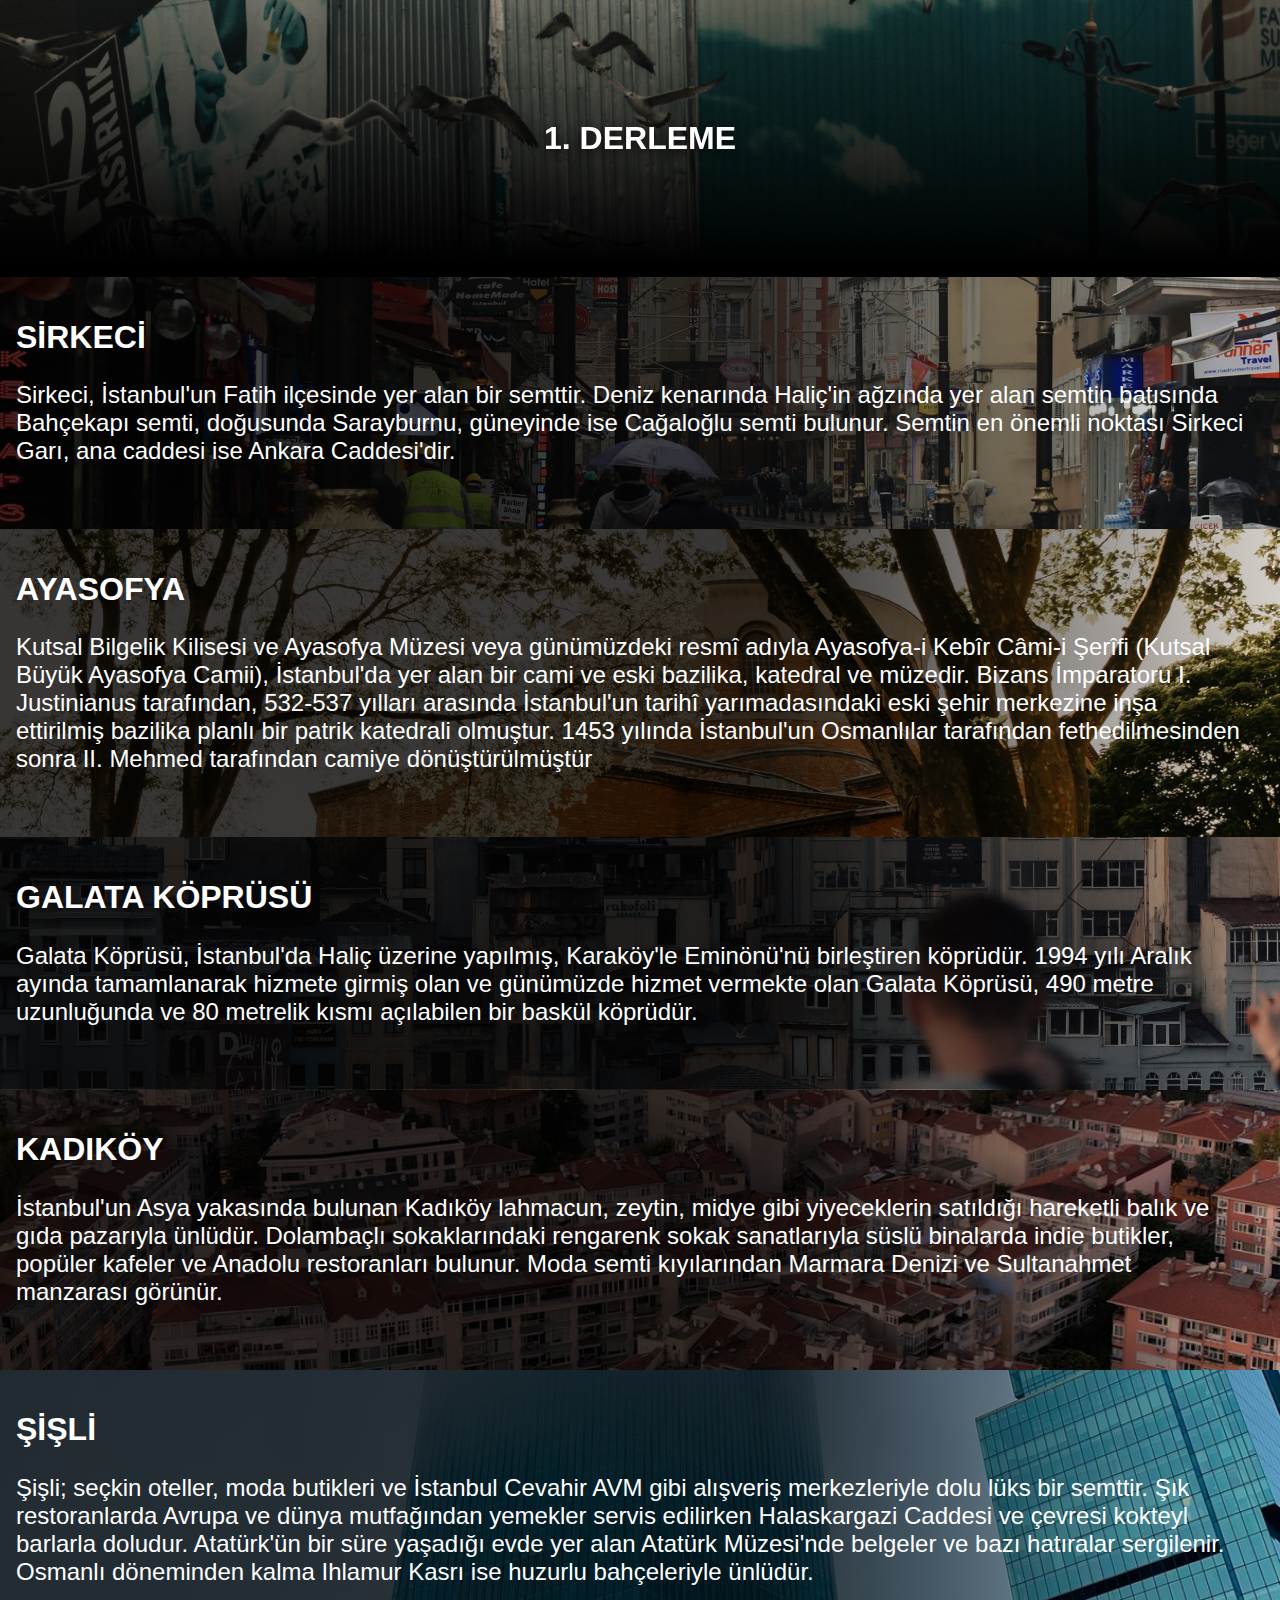
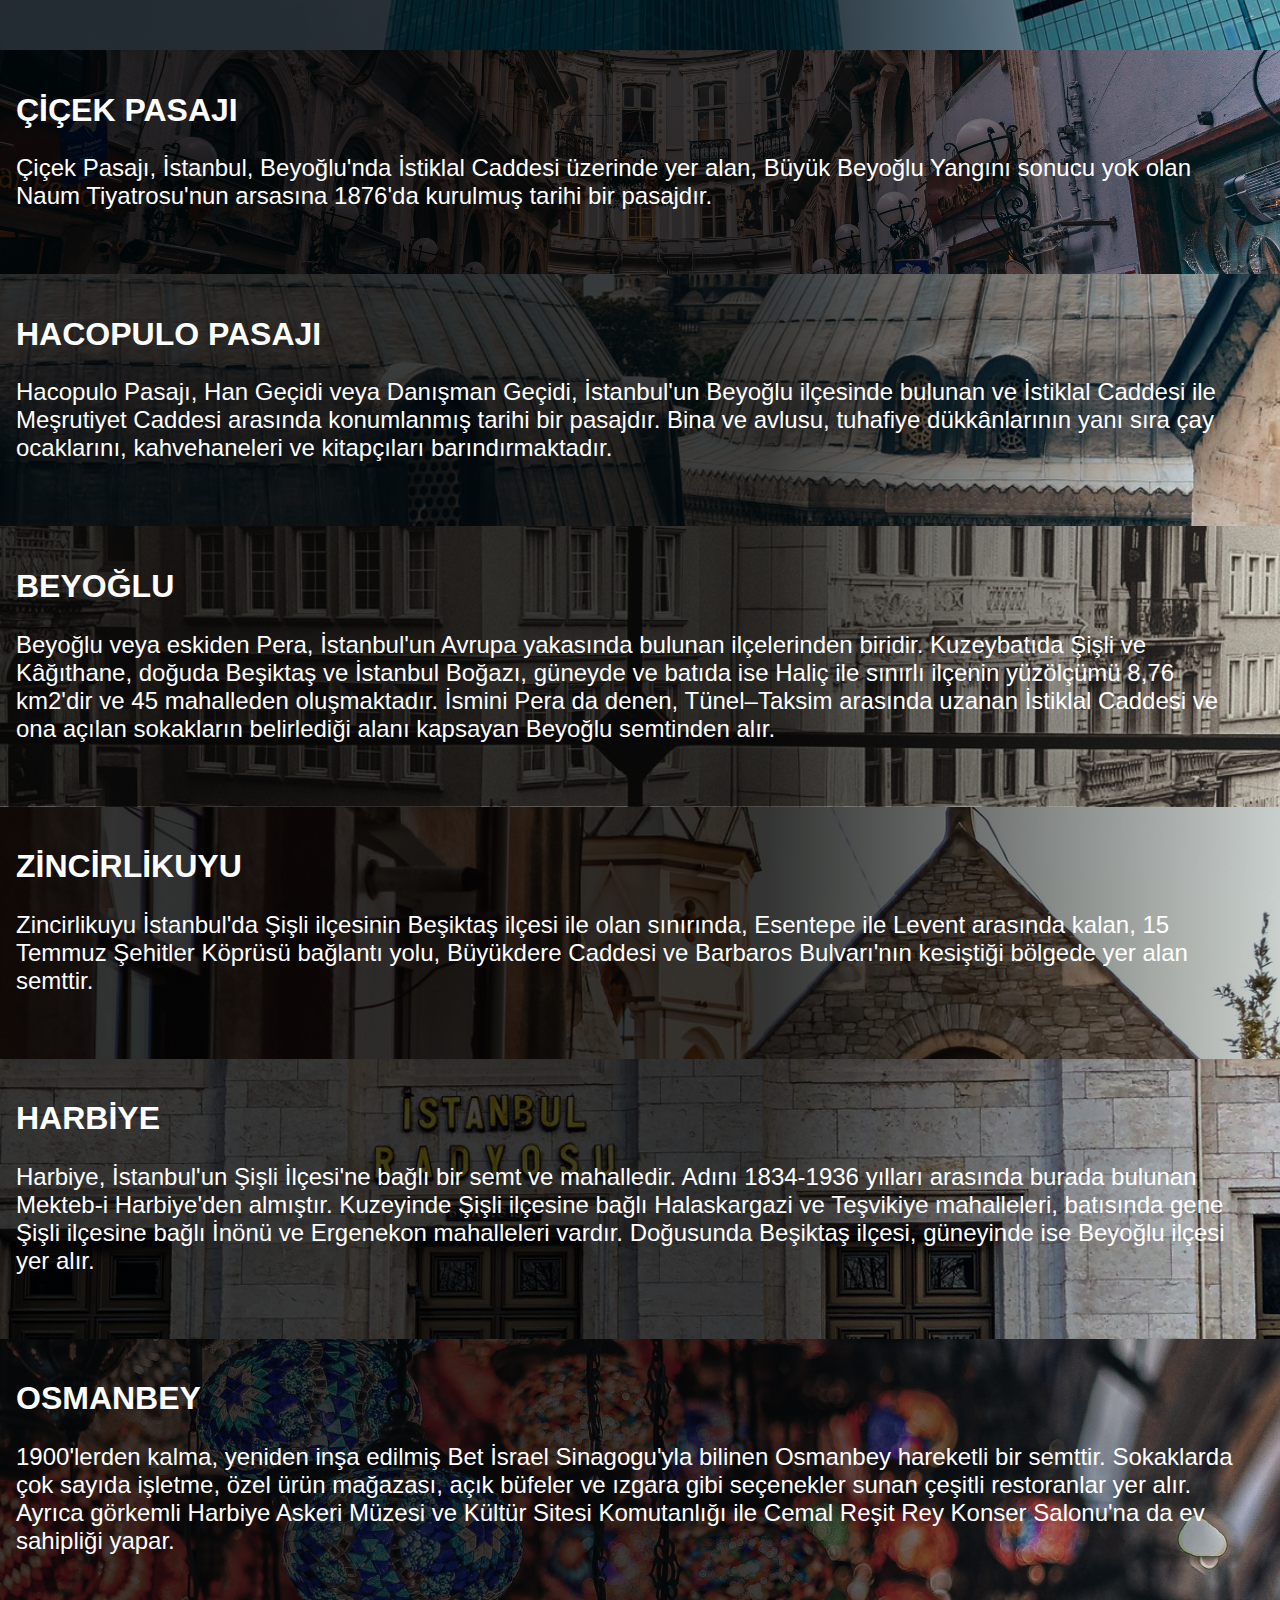
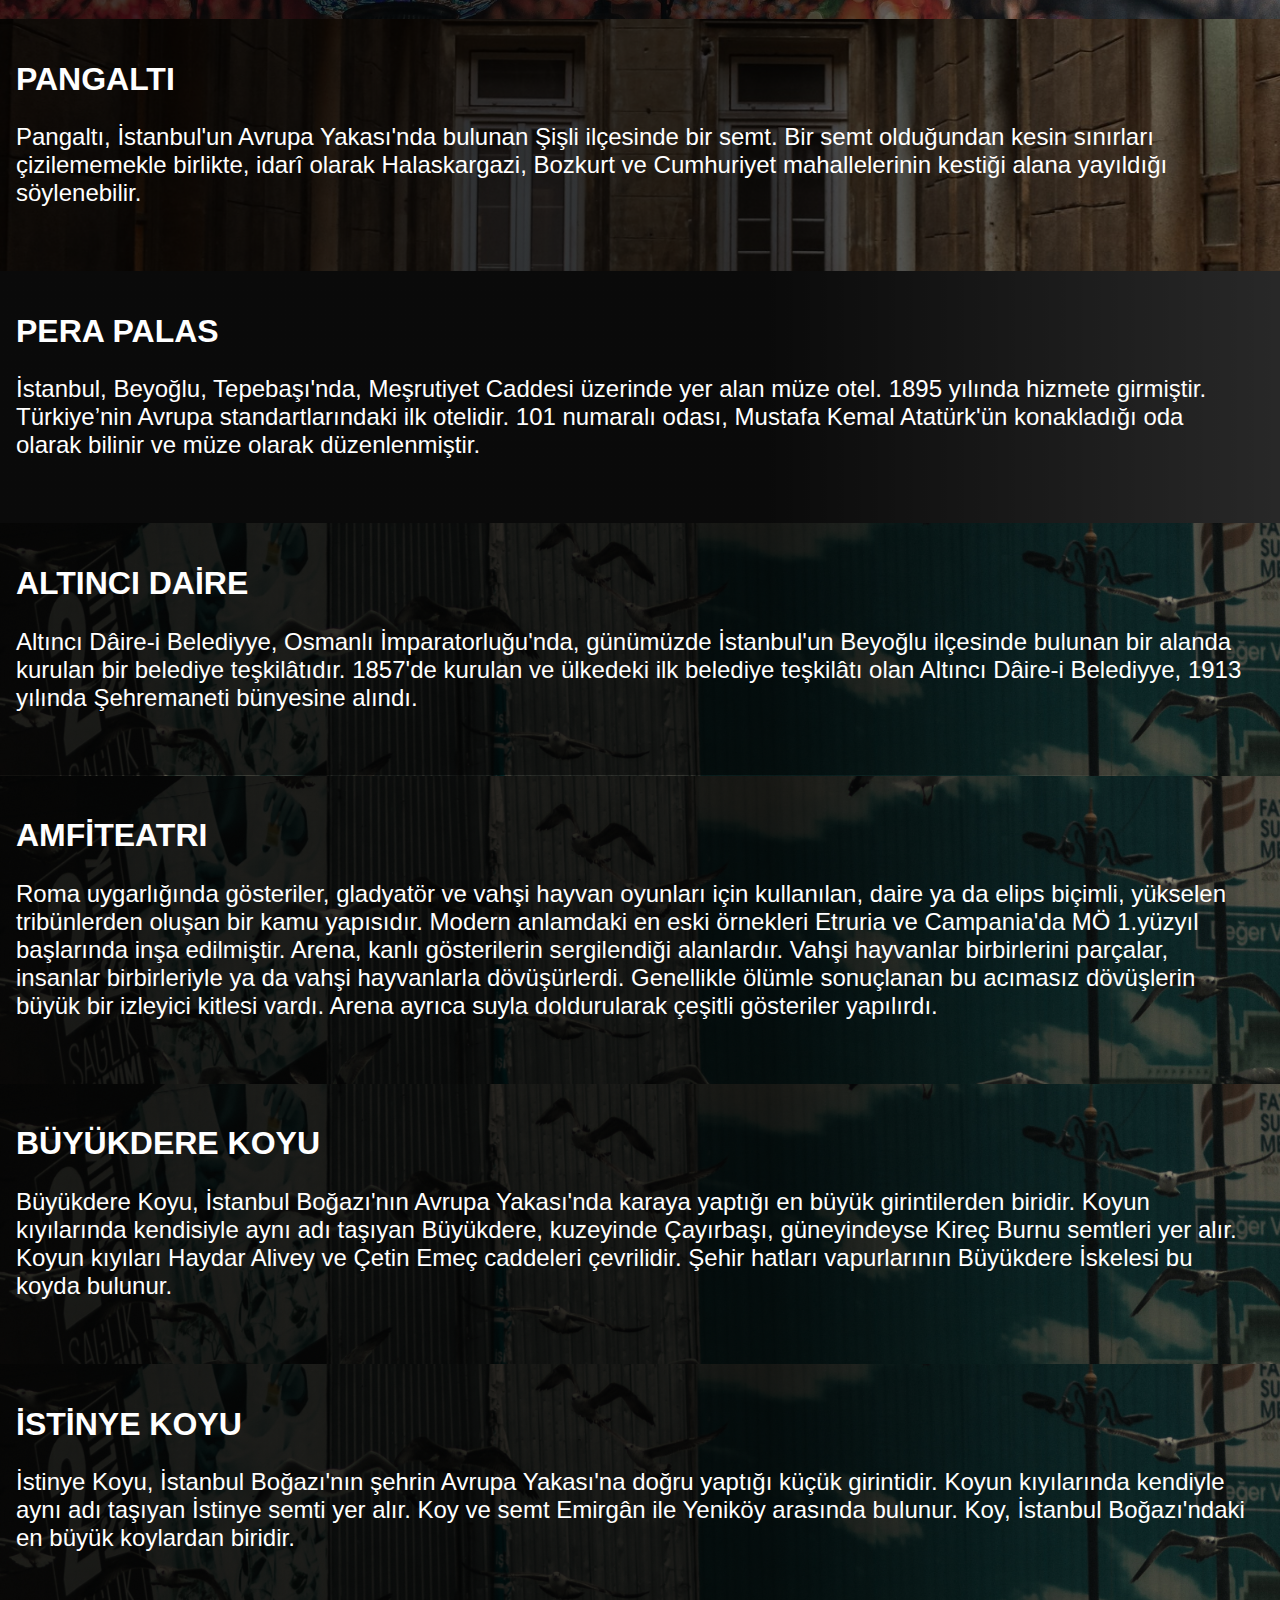
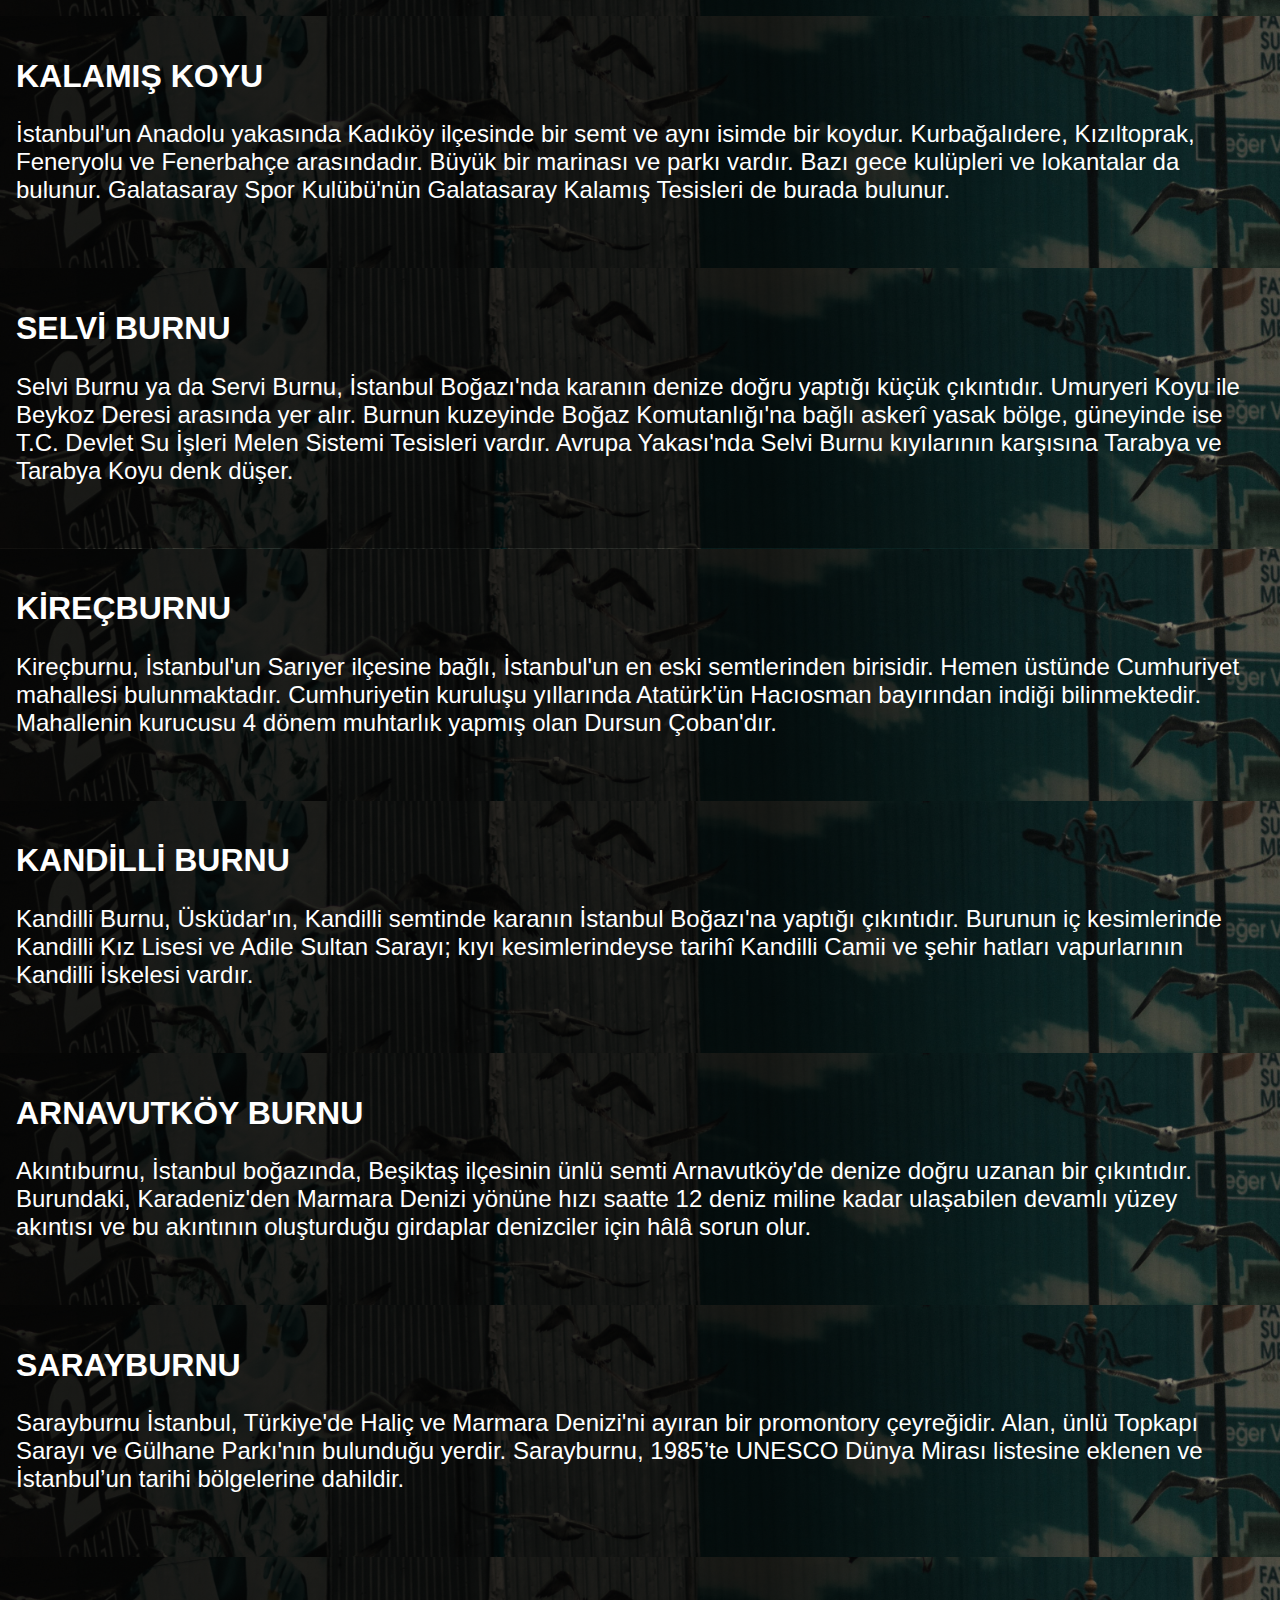
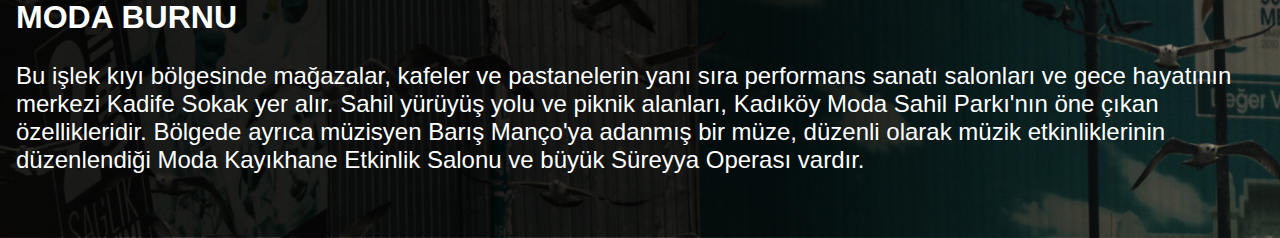
==== one.html @ a065b00b "added page" ====
<!DOCTYPE html>
<html lang="tr">

<head>
    <meta charset="UTF-8">
    <meta name="viewport" content="width=device-width, initial-scale=1.0">
    <meta name="msapplication-TileColor" content="#da532c">
    <meta name="theme-color" content="#ffffff">

    <title>Definenin İzinde İstanbul</title>

    <link rel="manifest" href="site.webmanifest">
    <link rel="icon" href="favicon.ico" type="image/x-icon">
    <link rel="icon" type="image/png" sizes="32x32" href="icon/favicon-32x32.png">
    <link rel="icon" type="image/png" sizes="16x16" href="icon/favicon-16x16.png">
    <link rel="apple-touch-icon" sizes="180x180" href="icon/apple-touch-icon.png">
    <link rel="stylesheet" href="style.css">
</head>

<body>
    <div class="hero" style="background-image: linear-gradient(0deg, rgba(0,0,0,1) 5%, rgba(0,0,0,0) 100%), url(images/dii_sectionimage_1.jpg);">
        <h1 class="hero-banner" style="text-align: center; font-size: xx-large">1. DERLEME</h1>
    </div>
    <div class="sections">
        <section class="sections-section"
            style="background-image: linear-gradient(90deg, rgba(0,0,0,0.75) 60%, rgba(0,0,0,0) 100%), url(images/splash/sirkeci.jpg); padding-bottom: 4rem;">
            <div class="sections-section-text">
                <h1>SİRKECİ</h1>
                <h2 style="margin-bottom: 0rem;">Sirkeci, İstanbul'un Fatih ilçesinde yer alan bir semttir. Deniz kenarında Haliç'in ağzında yer alan semtin batısında Bahçekapı semti, doğusunda Sarayburnu, güneyinde ise Cağaloğlu semti bulunur. Semtin en önemli noktası Sirkeci Garı, ana caddesi ise Ankara Caddesi'dir.</h2>
            </div>
        </section>

        <section class="sections-section"
            style="background-image: linear-gradient(90deg, rgba(0,0,0,0.75) 60%, rgba(0,0,0,0) 100%), url(images/splash/ayasofya.jpg); padding-bottom: 4rem;">
            <div class="sections-section-text">
                <h1>AYASOFYA</h1>
                <h2 style="margin-bottom: 0rem;">Kutsal Bilgelik Kilisesi ve Ayasofya Müzesi veya günümüzdeki resmî adıyla Ayasofya-i Kebîr Câmi-i Şerîfi (Kutsal Büyük Ayasofya Camii), İstanbul'da yer alan bir cami ve eski bazilika, katedral ve müzedir. Bizans İmparatoru I. Justinianus tarafından, 532-537 yılları arasında İstanbul'un tarihî yarımadasındaki eski şehir merkezine inşa ettirilmiş bazilika planlı bir patrik katedrali olmuştur. 1453 yılında İstanbul'un Osmanlılar tarafından fethedilmesinden sonra II. Mehmed tarafından camiye dönüştürülmüştür</h2>
            </div>
        </section>

        <section class="sections-section"
            style="background-image: linear-gradient(90deg, rgba(0,0,0,0.75) 60%, rgba(0,0,0,0) 100%), url(images/splash/galatakoprusu.jpg); padding-bottom: 4rem;">
            <div class="sections-section-text">
                <h1>GALATA KÖPRÜSÜ</h1>
                <h2 style="margin-bottom: 0rem;">Galata Köprüsü, İstanbul'da Haliç üzerine yapılmış, Karaköy'le Eminönü'nü birleştiren köprüdür. 1994 yılı Aralık ayında tamamlanarak hizmete girmiş olan ve günümüzde hizmet vermekte olan Galata Köprüsü, 490 metre uzunluğunda ve 80 metrelik kısmı açılabilen bir baskül köprüdür.</h2>
            </div>
        </section>

        <section class="sections-section"
            style="background-image: linear-gradient(90deg, rgba(0,0,0,0.75) 60%, rgba(0,0,0,0) 100%), url(images/splash/kadıkoy.jpg); padding-bottom: 4rem;">
            <div class="sections-section-text">
                <h1>KADIKÖY</h1>
                <h2 style="margin-bottom: 0rem;">İstanbul'un Asya yakasında bulunan Kadıköy lahmacun, zeytin, midye gibi yiyeceklerin satıldığı hareketli balık ve gıda pazarıyla ünlüdür. Dolambaçlı sokaklarındaki rengarenk sokak sanatlarıyla süslü binalarda indie butikler, popüler kafeler ve Anadolu restoranları bulunur. Moda semti kıyılarından Marmara Denizi ve Sultanahmet manzarası görünür.</h2>
            </div>
        </section>

        <section class="sections-section"
            style="background-image: linear-gradient(90deg, rgba(0,0,0,0.75) 60%, rgba(0,0,0,0) 100%), url(images/splash/sisli.jpg); padding-bottom: 4rem;">
            <div class="sections-section-text">
                <h1>ŞİŞLİ</h1>
                <h2 style="margin-bottom: 0rem;">Şişli; seçkin oteller, moda butikleri ve İstanbul Cevahir AVM gibi alışveriş merkezleriyle dolu lüks bir semttir. Şık restoranlarda Avrupa ve dünya mutfağından yemekler servis edilirken Halaskargazi Caddesi ve çevresi kokteyl barlarla doludur. Atatürk'ün bir süre yaşadığı evde yer alan Atatürk Müzesi'nde belgeler ve bazı hatıralar sergilenir. Osmanlı döneminden kalma Ihlamur Kasrı ise huzurlu bahçeleriyle ünlüdür.</h2>
            </div>
        </section>

        <section class="sections-section"
            style="background-image: linear-gradient(90deg, rgba(0,0,0,0.75) 60%, rgba(0,0,0,0) 100%), url(images/splash/cicekpasajı.jpg); padding-bottom: 4rem;">
            <div class="sections-section-text">
                <h1>ÇİÇEK PASAJI</h1>
                <h2 style="margin-bottom: 0rem;">Çiçek Pasajı, İstanbul, Beyoğlu'nda İstiklal Caddesi üzerinde yer alan, Büyük Beyoğlu Yangını sonucu yok olan Naum Tiyatrosu'nun arsasına 1876'da kurulmuş tarihi bir pasajdır.</h2>
            </div>
        </section>

        <section class="sections-section"
            style="background-image: linear-gradient(90deg, rgba(0,0,0,0.75) 60%, rgba(0,0,0,0) 100%), url(images/splash/hacopulopasajı.jpg); padding-bottom: 4rem;">
            <div class="sections-section-text">
                <h1>HACOPULO PASAJI</h1>
                <h2 style="margin-bottom: 0rem;">Hacopulo Pasajı, Han Geçidi veya Danışman Geçidi, İstanbul'un Beyoğlu ilçesinde bulunan ve İstiklal Caddesi ile Meşrutiyet Caddesi arasında konumlanmış tarihi bir pasajdır. Bina ve avlusu, tuhafiye dükkânlarının yanı sıra çay ocaklarını, kahvehaneleri ve kitapçıları barındırmaktadır.</h2>
            </div>
        </section>

        <section class="sections-section"
            style="background-image: linear-gradient(90deg, rgba(0,0,0,0.75) 60%, rgba(0,0,0,0) 100%), url(images/splash/beyoğlu.jpg); padding-bottom: 4rem;">
            <div class="sections-section-text">
                <h1>BEYOĞLU</h1>
                <h2 style="margin-bottom: 0rem;">Beyoğlu veya eskiden Pera, İstanbul'un Avrupa yakasında bulunan ilçelerinden biridir. Kuzeybatıda Şişli ve Kâğıthane, doğuda Beşiktaş ve İstanbul Boğazı, güneyde ve batıda ise Haliç ile sınırlı ilçenin yüzölçümü 8,76 km2'dir ve 45 mahalleden oluşmaktadır. İsmini Pera da denen, Tünel–Taksim arasında uzanan İstiklal Caddesi ve ona açılan sokakların belirlediği alanı kapsayan Beyoğlu semtinden alır. </h2>
            </div>
        </section>

        <section class="sections-section"
            style="background-image: linear-gradient(90deg, rgba(0,0,0,0.75) 60%, rgba(0,0,0,0) 100%), url(images/splash/zincirlikuyu.jpg); padding-bottom: 4rem;">
            <div class="sections-section-text">
                <h1>ZİNCİRLİKUYU</h1>
                <h2 style="margin-bottom: 0rem;">Zincirlikuyu İstanbul'da Şişli ilçesinin Beşiktaş ilçesi ile olan sınırında, Esentepe ile Levent arasında kalan, 15 Temmuz Şehitler Köprüsü bağlantı yolu, Büyükdere Caddesi ve Barbaros Bulvarı'nın kesiştiği bölgede yer alan semttir.</h2>
            </div>
        </section>

        <section class="sections-section"
            style="background-image: linear-gradient(90deg, rgba(0,0,0,0.75) 60%, rgba(0,0,0,0) 100%), url(images/splash/harbiye.jpg); padding-bottom: 4rem;">
            <div class="sections-section-text">
                <h1>HARBİYE</h1>
                <h2 style="margin-bottom: 0rem;">Harbiye, İstanbul'un Şişli İlçesi'ne bağlı bir semt ve mahalledir. Adını 1834-1936 yılları arasında burada bulunan Mekteb-i Harbiye'den almıştır. Kuzeyinde Şişli ilçesine bağlı Halaskargazi ve Teşvikiye mahalleleri, batısında gene Şişli ilçesine bağlı İnönü ve Ergenekon mahalleleri vardır. Doğusunda Beşiktaş ilçesi, güneyinde ise Beyoğlu ilçesi yer alır. </h2>
            </div>
        </section>

        <section class="sections-section"
            style="background-image: linear-gradient(90deg, rgba(0,0,0,0.75) 60%, rgba(0,0,0,0) 100%), url(images/splash/osmanbey.jpg); padding-bottom: 4rem;">
            <div class="sections-section-text">
                <h1>OSMANBEY</h1>
                <h2 style="margin-bottom: 0rem;">1900'lerden kalma, yeniden inşa edilmiş Bet İsrael Sinagogu'yla bilinen Osmanbey hareketli bir semttir. Sokaklarda çok sayıda işletme, özel ürün mağazası, açık büfeler ve ızgara gibi seçenekler sunan çeşitli restoranlar yer alır. Ayrıca görkemli Harbiye Askeri Müzesi ve Kültür Sitesi Komutanlığı ile Cemal Reşit Rey Konser Salonu'na da ev sahipliği yapar. </h2>
            </div>
        </section>

        <section class="sections-section"
            style="background-image: linear-gradient(90deg, rgba(0,0,0,0.75) 60%, rgba(0,0,0,0) 100%), url(images/splash/pangalti.jpg); padding-bottom: 4rem;">
            <div class="sections-section-text">
                <h1>PANGALTI</h1>
                <h2 style="margin-bottom: 0rem;">Pangaltı, İstanbul'un Avrupa Yakası'nda bulunan Şişli ilçesinde bir semt. Bir semt olduğundan kesin sınırları çizilememekle birlikte, idarî olarak Halaskargazi, Bozkurt ve Cumhuriyet mahallelerinin kestiği alana yayıldığı söylenebilir.</h2>
            </div>
        </section>

        <section class="sections-section"
            style="background-image: linear-gradient(90deg, rgba(0,0,0,0.75) 60%, rgba(0,0,0,0) 100%), url(images/splash/per); padding-bottom: 4rem;">
            <div class="sections-section-text">
                <h1>PERA PALAS</h1>
                <h2 style="margin-bottom: 0rem;">İstanbul, Beyoğlu, Tepebaşı'nda, Meşrutiyet Caddesi üzerinde yer alan müze otel. 1895 yılında hizmete girmiştir. Türkiye’nin Avrupa standartlarındaki ilk otelidir. 101 numaralı odası, Mustafa Kemal Atatürk'ün konakladığı oda olarak bilinir ve müze olarak düzenlenmiştir.</h2>
            </div>
        </section>

        <section class="sections-section"
            style="background-image: linear-gradient(90deg, rgba(0,0,0,0.75) 60%, rgba(0,0,0,0) 100%), url(images/dii_sectionimage_1.jpg); padding-bottom: 4rem;">
            <div class="sections-section-text">
                <h1>ALTINCI DAİRE</h1>
                <h2 style="margin-bottom: 0rem;">Altıncı Dâire-i Belediyye, Osmanlı İmparatorluğu'nda, günümüzde İstanbul'un Beyoğlu ilçesinde bulunan bir alanda kurulan bir belediye teşkilâtıdır. 1857'de kurulan ve ülkedeki ilk belediye teşkilâtı olan Altıncı Dâire-i Belediyye, 1913 yılında Şehremaneti bünyesine alındı. </h2>
            </div>
        </section>

        <section class="sections-section"
            style="background-image: linear-gradient(90deg, rgba(0,0,0,0.75) 60%, rgba(0,0,0,0) 100%), url(images/dii_sectionimage_1.jpg); padding-bottom: 4rem;">
            <div class="sections-section-text">
                <h1>AMFİTEATRI</h1>
                <h2 style="margin-bottom: 0rem;">Roma uygarlığında gösteriler, gladyatör ve vahşi hayvan oyunları için kullanılan, daire ya da elips biçimli, yükselen tribünlerden oluşan bir kamu yapısıdır. Modern anlamdaki en eski örnekleri Etruria ve Campania'da MÖ 1.yüzyıl başlarında inşa edilmiştir. Arena, kanlı gösterilerin sergilendiği alanlardır. Vahşi hayvanlar birbirlerini parçalar, insanlar birbirleriyle ya da vahşi hayvanlarla dövüşürlerdi. Genellikle ölümle sonuçlanan bu acımasız dövüşlerin büyük bir izleyici kitlesi vardı. Arena ayrıca suyla doldurularak çeşitli gösteriler yapılırdı.</h2>
            </div>
        </section>

        <section class="sections-section"
            style="background-image: linear-gradient(90deg, rgba(0,0,0,0.75) 60%, rgba(0,0,0,0) 100%), url(images/dii_sectionimage_1.jpg); padding-bottom: 4rem;">
            <div class="sections-section-text">
                <h1>BÜYÜKDERE KOYU</h1>
                <h2 style="margin-bottom: 0rem;">Büyükdere Koyu, İstanbul Boğazı'nın Avrupa Yakası'nda karaya yaptığı en büyük girintilerden biridir. Koyun kıyılarında kendisiyle aynı adı taşıyan Büyükdere, kuzeyinde Çayırbaşı, güneyindeyse Kireç Burnu semtleri yer alır. Koyun kıyıları Haydar Alivey ve Çetin Emeç caddeleri çevrilidir. Şehir hatları vapurlarının Büyükdere İskelesi bu koyda bulunur. </h2>
            </div>
        </section>

        <section class="sections-section"
            style="background-image: linear-gradient(90deg, rgba(0,0,0,0.75) 60%, rgba(0,0,0,0) 100%), url(images/dii_sectionimage_1.jpg); padding-bottom: 4rem;">
            <div class="sections-section-text">
                <h1>İSTİNYE KOYU</h1>
                <h2 style="margin-bottom: 0rem;">İstinye Koyu, İstanbul Boğazı'nın şehrin Avrupa Yakası'na doğru yaptığı küçük girintidir. Koyun kıyılarında kendiyle aynı adı taşıyan İstinye semti yer alır. Koy ve semt Emirgân ile Yeniköy arasında bulunur. Koy, İstanbul Boğazı'ndaki en büyük koylardan biridir. </h2>
            </div>
        </section>

        <section class="sections-section"
            style="background-image: linear-gradient(90deg, rgba(0,0,0,0.75) 60%, rgba(0,0,0,0) 100%), url(images/dii_sectionimage_1.jpg); padding-bottom: 4rem;">
            <div class="sections-section-text">
                <h1>KALAMIŞ KOYU</h1>
                <h2 style="margin-bottom: 0rem;">İstanbul'un Anadolu yakasında Kadıköy ilçesinde bir semt ve aynı isimde bir koydur. Kurbağalıdere, Kızıltoprak, Feneryolu ve Fenerbahçe arasındadır. Büyük bir marinası ve parkı vardır. Bazı gece kulüpleri ve lokantalar da bulunur. Galatasaray Spor Kulübü'nün Galatasaray Kalamış Tesisleri de burada bulunur. </h2>
            </div>
        </section>

        <section class="sections-section"
            style="background-image: linear-gradient(90deg, rgba(0,0,0,0.75) 60%, rgba(0,0,0,0) 100%), url(images/dii_sectionimage_1.jpg); padding-bottom: 4rem;">
            <div class="sections-section-text">
                <h1>SELVİ BURNU</h1>
                <h2 style="margin-bottom: 0rem;">Selvi Burnu ya da Servi Burnu, İstanbul Boğazı'nda karanın denize doğru yaptığı küçük çıkıntıdır. Umuryeri Koyu ile Beykoz Deresi arasında yer alır. Burnun kuzeyinde Boğaz Komutanlığı'na bağlı askerî yasak bölge, güneyinde ise T.C. Devlet Su İşleri Melen Sistemi Tesisleri vardır. Avrupa Yakası'nda Selvi Burnu kıyılarının karşısına Tarabya ve Tarabya Koyu denk düşer. </h2>
            </div>
        </section>


        <section class="sections-section"
            style="background-image: linear-gradient(90deg, rgba(0,0,0,0.75) 60%, rgba(0,0,0,0) 100%), url(images/dii_sectionimage_1.jpg); padding-bottom: 4rem;">
            <div class="sections-section-text">
                <h1>KİREÇBURNU</h1>
                <h2 style="margin-bottom: 0rem;">Kireçburnu, İstanbul'un Sarıyer ilçesine bağlı, İstanbul'un en eski semtlerinden birisidir. Hemen üstünde Cumhuriyet mahallesi bulunmaktadır. Cumhuriyetin kuruluşu yıllarında Atatürk'ün Hacıosman bayırından indiği bilinmektedir. Mahallenin kurucusu 4 dönem muhtarlık yapmış olan Dursun Çoban'dır. </h2>
            </div>
        </section>

        <section class="sections-section"
            style="background-image: linear-gradient(90deg, rgba(0,0,0,0.75) 60%, rgba(0,0,0,0) 100%), url(images/dii_sectionimage_1.jpg); padding-bottom: 4rem;">
            <div class="sections-section-text">
                <h1>KANDİLLİ BURNU</h1>
                <h2 style="margin-bottom: 0rem;">Kandilli Burnu, Üsküdar'ın, Kandilli semtinde karanın İstanbul Boğazı'na yaptığı çıkıntıdır. Burunun iç kesimlerinde Kandilli Kız Lisesi ve Adile Sultan Sarayı; kıyı kesimlerindeyse tarihî Kandilli Camii ve şehir hatları vapurlarının Kandilli İskelesi vardır. </h2>
            </div>
        </section>

        <section class="sections-section"
            style="background-image: linear-gradient(90deg, rgba(0,0,0,0.75) 60%, rgba(0,0,0,0) 100%), url(images/dii_sectionimage_1.jpg); padding-bottom: 4rem;">
            <div class="sections-section-text">
                <h1>ARNAVUTKÖY BURNU</h1>
                <h2 style="margin-bottom: 0rem;">Akıntıburnu, İstanbul boğazında, Beşiktaş ilçesinin ünlü semti Arnavutköy'de denize doğru uzanan bir çıkıntıdır. Burundaki, Karadeniz'den Marmara Denizi yönüne hızı saatte 12 deniz miline kadar ulaşabilen devamlı yüzey akıntısı ve bu akıntının oluşturduğu girdaplar denizciler için hâlâ sorun olur. </h2>
            </div>
        </section>

        <section class="sections-section"
            style="background-image: linear-gradient(90deg, rgba(0,0,0,0.75) 60%, rgba(0,0,0,0) 100%), url(images/dii_sectionimage_1.jpg); padding-bottom: 4rem;">
            <div class="sections-section-text">
                <h1>SARAYBURNU</h1>
                <h2 style="margin-bottom: 0rem;">Sarayburnu İstanbul, Türkiye'de Haliç ve Marmara Denizi'ni ayıran bir promontory çeyreğidir. Alan, ünlü Topkapı Sarayı ve Gülhane Parkı'nın bulunduğu yerdir. Sarayburnu, 1985’te UNESCO Dünya Mirası listesine eklenen ve İstanbul’un tarihi bölgelerine dahildir.</h2>
            </div>
        </section>

        <section class="sections-section"
            style="background-image: linear-gradient(90deg, rgba(0,0,0,0.75) 60%, rgba(0,0,0,0) 100%), url(images/dii_sectionimage_1.jpg); padding-bottom: 4rem;">
            <div class="sections-section-text">
                <h1>MODA BURNU</h1>
                <h2 style="margin-bottom: 0rem;">Bu işlek kıyı bölgesinde mağazalar, kafeler ve pastanelerin yanı sıra performans sanatı salonları ve gece hayatının merkezi Kadife Sokak yer alır. Sahil yürüyüş yolu ve piknik alanları, Kadıköy Moda Sahil Parkı'nın öne çıkan özellikleridir. Bölgede ayrıca müzisyen Barış Manço'ya adanmış bir müze, düzenli olarak müzik etkinliklerinin düzenlendiği Moda Kayıkhane Etkinlik Salonu ve büyük Süreyya Operası vardır. </h2>
            </div>
        </section>
    </div>
</body>

</html>
---- style.css ----
body {
    display: flow-root;
    margin: 0;
    padding: 0;
    scroll-behavior: smooth;
    vertical-align: baseline;
    color-scheme: dark;
    background-color: rgb(40, 40, 40);

    font: inherit;
    font-family: 'Segoe UI', Tahoma, Geneva, Verdana, sans-serif;
    color: white;
}

h1 {
    font-size: xx-large;
    font-weight: bolder;
    margin-block: 0.8em;
}

h2 {
    font-size: x-large;
    font-weight: normal;
    margin-block: 0.8em;
}

p {
    font-size: xx-large;
}

a:link, a:visited, a:active {
    color: white;
    text-decoration: none;
    font-weight: bold;
    font-size: larger;
    padding: 10px;
    border: 2px;
    border-color: white;
    border-style:solid;
}

.hero {
    background-image: linear-gradient(0deg, rgba(0,0,0,1) 5%, rgba(0,0,0,0) 100%), url(images/dii_image.jpg);
    background-position: 50%;
    background-size: cover;
    padding-block: clamp(6.75rem, 6.49rem + 1.3vw, 7.5rem);
    padding-inline: calc((100% - min(50rem,93%)) / 2);
    place-items: center;
}

.hero-banner {
    filter: drop-shadow(0 0.2rem 0.3rem rgba(5, 5, 5, 0.75));
    max-width: clamp(25rem, 30vw, 50rem);
    width: 100%;
    display: block;
    margin: auto;
}

.sections {
    margin: 0;
    padding: 0;
}

.sections-section {
    padding-block: 1rem;
    padding-inline: 1rem;
    background-position: 20%;
    background-size: cover;
    background-repeat: no-repeat;
}

.sections-section-text {
    padding-right: 1rem;
}
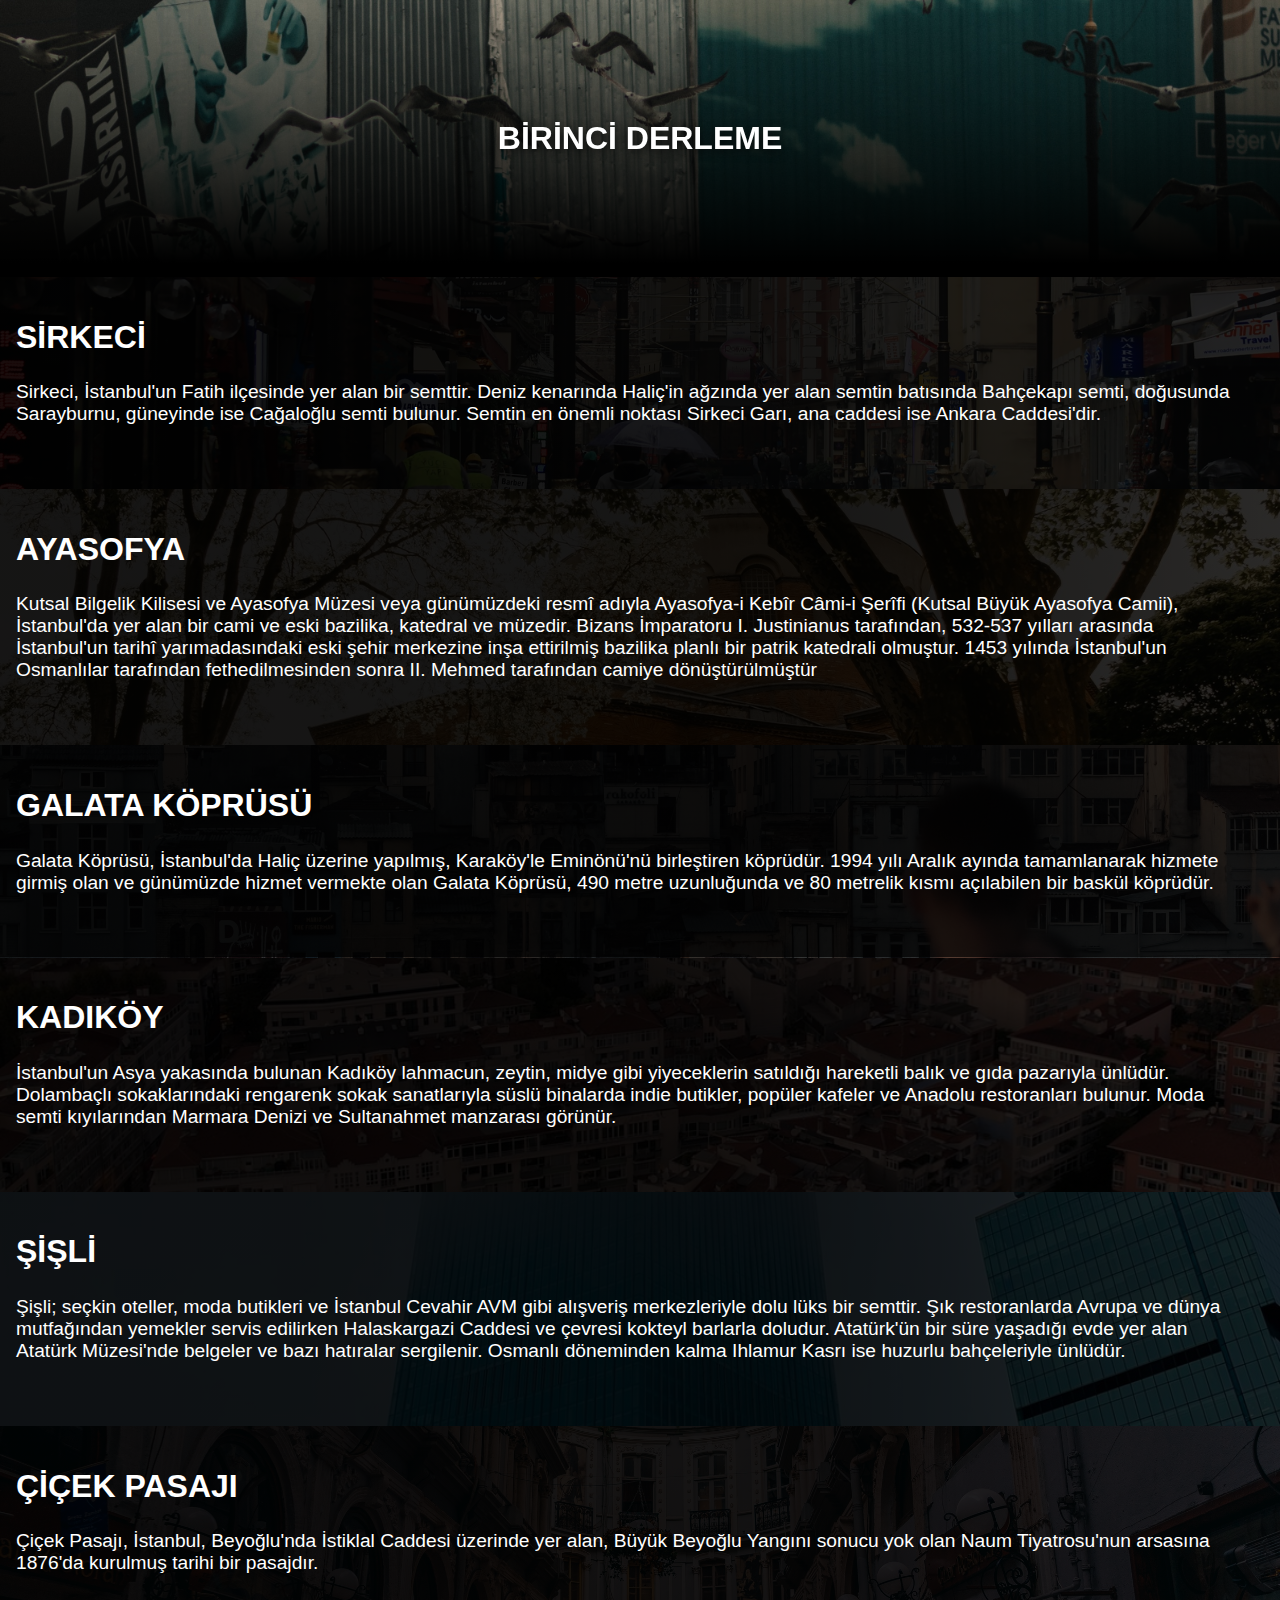
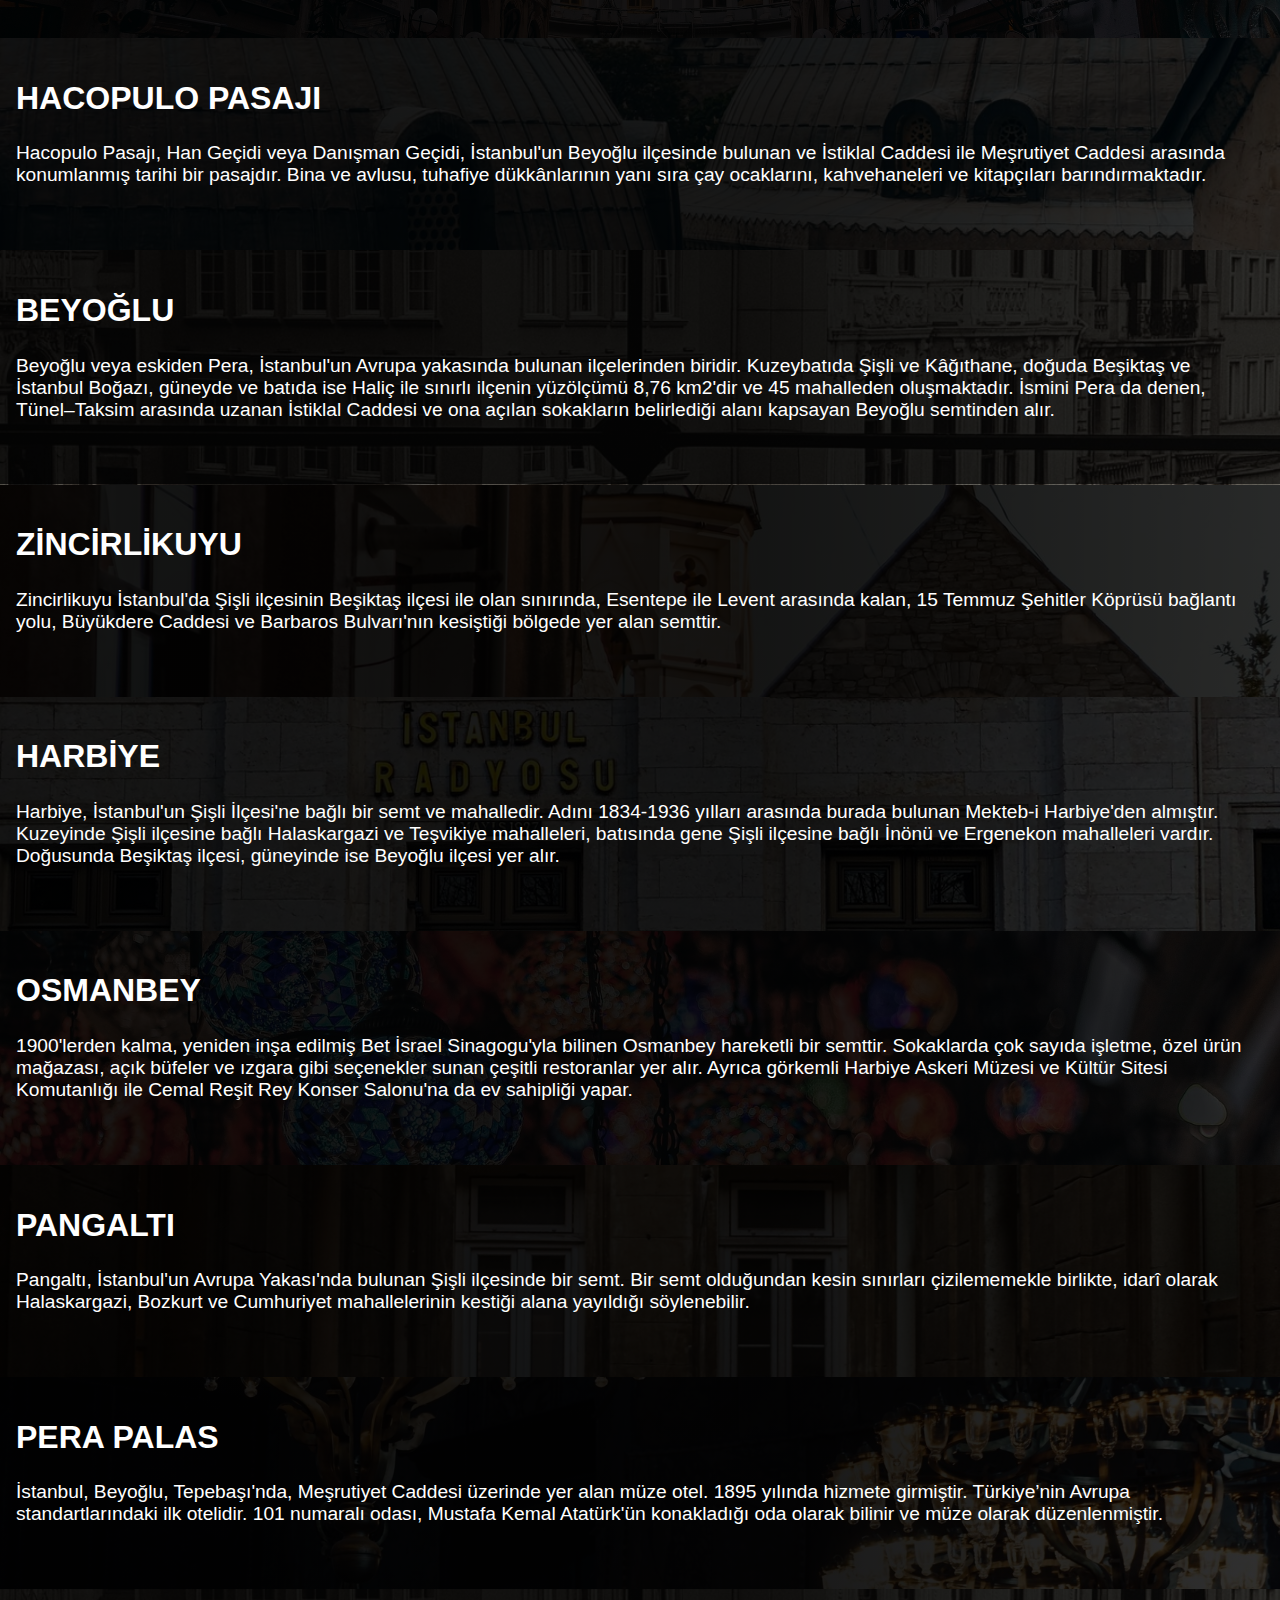
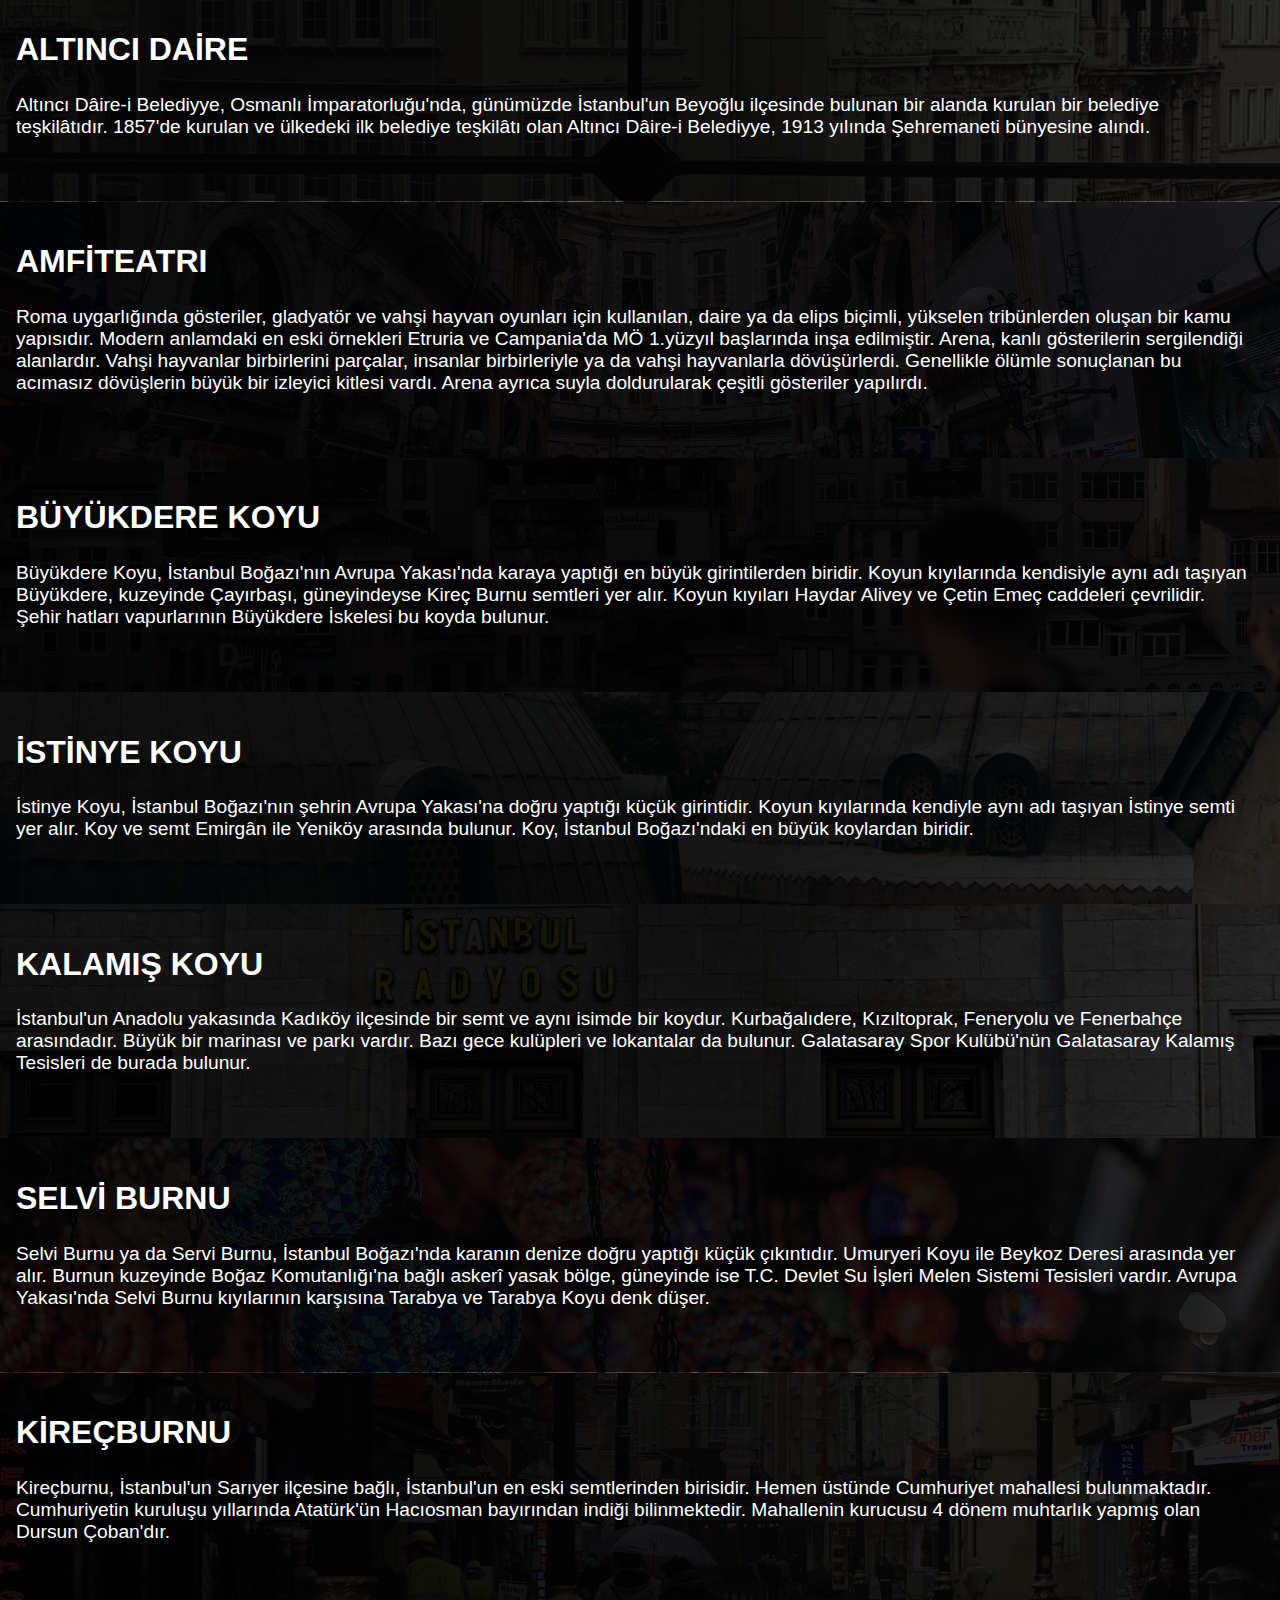
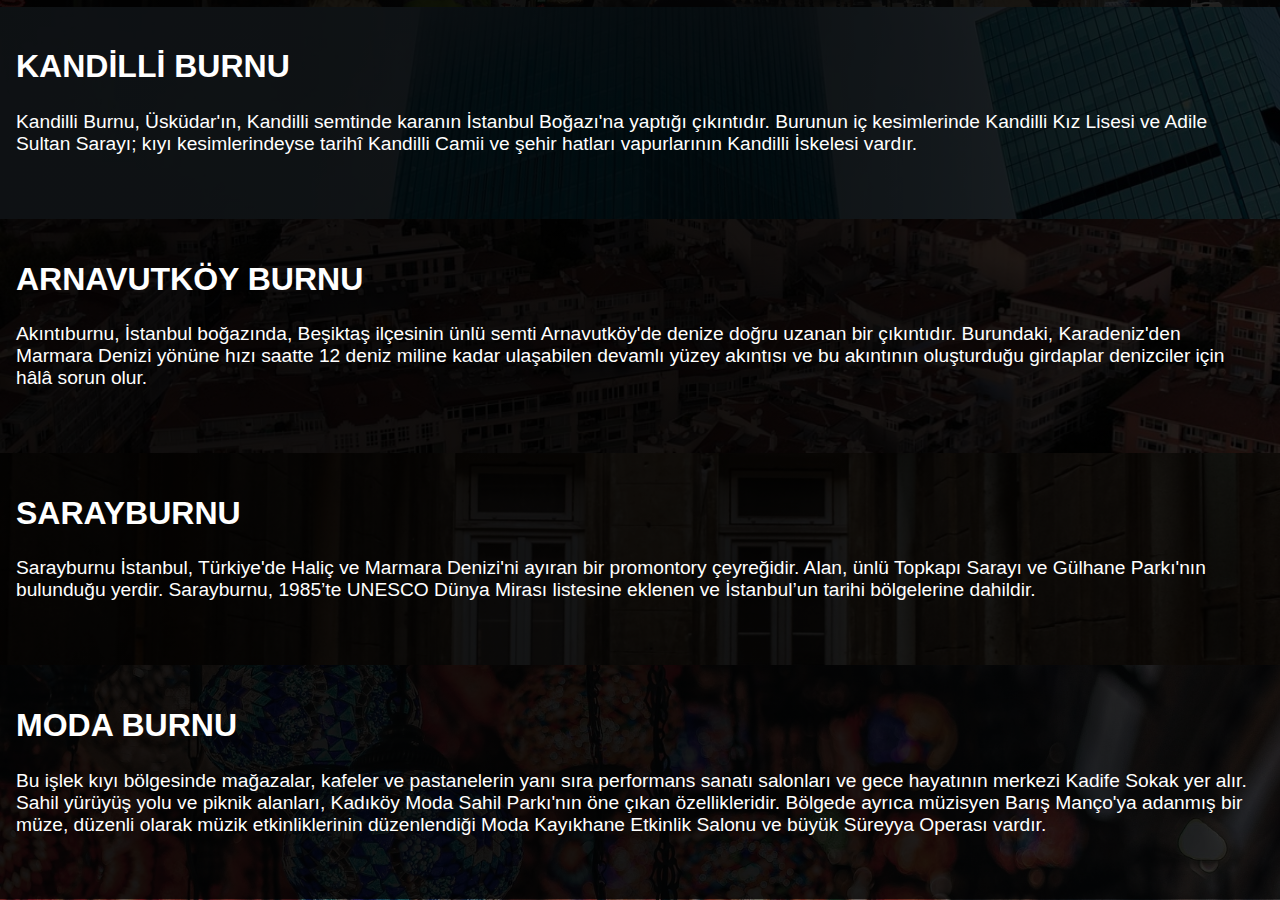
==== commit d9735ee5: "complete" ====
--- a/one.html
+++ b/one.html
@@ -7,7 +7,7 @@
     <meta name="msapplication-TileColor" content="#da532c">
     <meta name="theme-color" content="#ffffff">
 
-    <title>Definenin İzinde İstanbul</title>
+    <title>Dİİ - Birinci Derleme</title>
 
     <link rel="manifest" href="site.webmanifest">
     <link rel="icon" href="favicon.ico" type="image/x-icon">
@@ -19,11 +19,11 @@
 
 <body>
     <div class="hero" style="background-image: linear-gradient(0deg, rgba(0,0,0,1) 5%, rgba(0,0,0,0) 100%), url(images/dii_sectionimage_1.jpg);">
-        <h1 class="hero-banner" style="text-align: center; font-size: xx-large">1. DERLEME</h1>
+        <h1 class="hero-banner" style="text-align: center; font-size: xx-large">BİRİNCİ DERLEME</h1>
     </div>
     <div class="sections">
         <section class="sections-section"
-            style="background-image: linear-gradient(90deg, rgba(0,0,0,0.75) 60%, rgba(0,0,0,0) 100%), url(images/splash/sirkeci.jpg); padding-bottom: 4rem;">
+            style="background-image: linear-gradient(90deg, rgba(0,0,0,0.9) 60%, rgba(0,0,0,0.8) 100%), url(images/splash/sirkeci.jpg); padding-bottom: 4rem;">
             <div class="sections-section-text">
                 <h1>SİRKECİ</h1>
                 <h2 style="margin-bottom: 0rem;">Sirkeci, İstanbul'un Fatih ilçesinde yer alan bir semttir. Deniz kenarında Haliç'in ağzında yer alan semtin batısında Bahçekapı semti, doğusunda Sarayburnu, güneyinde ise Cağaloğlu semti bulunur. Semtin en önemli noktası Sirkeci Garı, ana caddesi ise Ankara Caddesi'dir.</h2>
@@ -31,7 +31,7 @@
         </section>
 
         <section class="sections-section"
-            style="background-image: linear-gradient(90deg, rgba(0,0,0,0.75) 60%, rgba(0,0,0,0) 100%), url(images/splash/ayasofya.jpg); padding-bottom: 4rem;">
+            style="background-image: linear-gradient(90deg, rgba(0,0,0,0.9) 60%, rgba(0,0,0,0.8) 100%), url(images/splash/ayasofya.jpg); padding-bottom: 4rem;">
             <div class="sections-section-text">
                 <h1>AYASOFYA</h1>
                 <h2 style="margin-bottom: 0rem;">Kutsal Bilgelik Kilisesi ve Ayasofya Müzesi veya günümüzdeki resmî adıyla Ayasofya-i Kebîr Câmi-i Şerîfi (Kutsal Büyük Ayasofya Camii), İstanbul'da yer alan bir cami ve eski bazilika, katedral ve müzedir. Bizans İmparatoru I. Justinianus tarafından, 532-537 yılları arasında İstanbul'un tarihî yarımadasındaki eski şehir merkezine inşa ettirilmiş bazilika planlı bir patrik katedrali olmuştur. 1453 yılında İstanbul'un Osmanlılar tarafından fethedilmesinden sonra II. Mehmed tarafından camiye dönüştürülmüştür</h2>
@@ -39,7 +39,7 @@
         </section>
 
         <section class="sections-section"
-            style="background-image: linear-gradient(90deg, rgba(0,0,0,0.75) 60%, rgba(0,0,0,0) 100%), url(images/splash/galatakoprusu.jpg); padding-bottom: 4rem;">
+            style="background-image: linear-gradient(90deg, rgba(0,0,0,0.9) 60%, rgba(0,0,0,0.8) 100%), url(images/splash/galatakoprusu.jpg); padding-bottom: 4rem;">
             <div class="sections-section-text">
                 <h1>GALATA KÖPRÜSÜ</h1>
                 <h2 style="margin-bottom: 0rem;">Galata Köprüsü, İstanbul'da Haliç üzerine yapılmış, Karaköy'le Eminönü'nü birleştiren köprüdür. 1994 yılı Aralık ayında tamamlanarak hizmete girmiş olan ve günümüzde hizmet vermekte olan Galata Köprüsü, 490 metre uzunluğunda ve 80 metrelik kısmı açılabilen bir baskül köprüdür.</h2>
@@ -47,7 +47,7 @@
         </section>
 
         <section class="sections-section"
-            style="background-image: linear-gradient(90deg, rgba(0,0,0,0.75) 60%, rgba(0,0,0,0) 100%), url(images/splash/kadıkoy.jpg); padding-bottom: 4rem;">
+            style="background-image: linear-gradient(90deg, rgba(0,0,0,0.9) 60%, rgba(0,0,0,0.8) 100%), url(images/splash/kadıkoy.jpg); padding-bottom: 4rem;">
             <div class="sections-section-text">
                 <h1>KADIKÖY</h1>
                 <h2 style="margin-bottom: 0rem;">İstanbul'un Asya yakasında bulunan Kadıköy lahmacun, zeytin, midye gibi yiyeceklerin satıldığı hareketli balık ve gıda pazarıyla ünlüdür. Dolambaçlı sokaklarındaki rengarenk sokak sanatlarıyla süslü binalarda indie butikler, popüler kafeler ve Anadolu restoranları bulunur. Moda semti kıyılarından Marmara Denizi ve Sultanahmet manzarası görünür.</h2>
@@ -55,7 +55,7 @@
         </section>
 
         <section class="sections-section"
-            style="background-image: linear-gradient(90deg, rgba(0,0,0,0.75) 60%, rgba(0,0,0,0) 100%), url(images/splash/sisli.jpg); padding-bottom: 4rem;">
+            style="background-image: linear-gradient(90deg, rgba(0,0,0,0.9) 60%, rgba(0,0,0,0.8) 100%), url(images/splash/sisli.jpg); padding-bottom: 4rem;">
             <div class="sections-section-text">
                 <h1>ŞİŞLİ</h1>
                 <h2 style="margin-bottom: 0rem;">Şişli; seçkin oteller, moda butikleri ve İstanbul Cevahir AVM gibi alışveriş merkezleriyle dolu lüks bir semttir. Şık restoranlarda Avrupa ve dünya mutfağından yemekler servis edilirken Halaskargazi Caddesi ve çevresi kokteyl barlarla doludur. Atatürk'ün bir süre yaşadığı evde yer alan Atatürk Müzesi'nde belgeler ve bazı hatıralar sergilenir. Osmanlı döneminden kalma Ihlamur Kasrı ise huzurlu bahçeleriyle ünlüdür.</h2>
@@ -63,7 +63,7 @@
         </section>
 
         <section class="sections-section"
-            style="background-image: linear-gradient(90deg, rgba(0,0,0,0.75) 60%, rgba(0,0,0,0) 100%), url(images/splash/cicekpasajı.jpg); padding-bottom: 4rem;">
+            style="background-image: linear-gradient(90deg, rgba(0,0,0,0.9) 60%, rgba(0,0,0,0.8) 100%), url(images/splash/cicekpasajı.jpg); padding-bottom: 4rem;">
             <div class="sections-section-text">
                 <h1>ÇİÇEK PASAJI</h1>
                 <h2 style="margin-bottom: 0rem;">Çiçek Pasajı, İstanbul, Beyoğlu'nda İstiklal Caddesi üzerinde yer alan, Büyük Beyoğlu Yangını sonucu yok olan Naum Tiyatrosu'nun arsasına 1876'da kurulmuş tarihi bir pasajdır.</h2>
@@ -71,7 +71,7 @@
         </section>
 
         <section class="sections-section"
-            style="background-image: linear-gradient(90deg, rgba(0,0,0,0.75) 60%, rgba(0,0,0,0) 100%), url(images/splash/hacopulopasajı.jpg); padding-bottom: 4rem;">
+            style="background-image: linear-gradient(90deg, rgba(0,0,0,0.9) 60%, rgba(0,0,0,0.8) 100%), url(images/splash/hacopulopasajı.jpg); padding-bottom: 4rem;">
             <div class="sections-section-text">
                 <h1>HACOPULO PASAJI</h1>
                 <h2 style="margin-bottom: 0rem;">Hacopulo Pasajı, Han Geçidi veya Danışman Geçidi, İstanbul'un Beyoğlu ilçesinde bulunan ve İstiklal Caddesi ile Meşrutiyet Caddesi arasında konumlanmış tarihi bir pasajdır. Bina ve avlusu, tuhafiye dükkânlarının yanı sıra çay ocaklarını, kahvehaneleri ve kitapçıları barındırmaktadır.</h2>
@@ -79,7 +79,7 @@
         </section>
 
         <section class="sections-section"
-            style="background-image: linear-gradient(90deg, rgba(0,0,0,0.75) 60%, rgba(0,0,0,0) 100%), url(images/splash/beyoğlu.jpg); padding-bottom: 4rem;">
+            style="background-image: linear-gradient(90deg, rgba(0,0,0,0.9) 60%, rgba(0,0,0,0.8) 100%), url(images/splash/beyoğlu.jpg); padding-bottom: 4rem;">
             <div class="sections-section-text">
                 <h1>BEYOĞLU</h1>
                 <h2 style="margin-bottom: 0rem;">Beyoğlu veya eskiden Pera, İstanbul'un Avrupa yakasında bulunan ilçelerinden biridir. Kuzeybatıda Şişli ve Kâğıthane, doğuda Beşiktaş ve İstanbul Boğazı, güneyde ve batıda ise Haliç ile sınırlı ilçenin yüzölçümü 8,76 km2'dir ve 45 mahalleden oluşmaktadır. İsmini Pera da denen, Tünel–Taksim arasında uzanan İstiklal Caddesi ve ona açılan sokakların belirlediği alanı kapsayan Beyoğlu semtinden alır. </h2>
@@ -87,7 +87,7 @@
         </section>
 
         <section class="sections-section"
-            style="background-image: linear-gradient(90deg, rgba(0,0,0,0.75) 60%, rgba(0,0,0,0) 100%), url(images/splash/zincirlikuyu.jpg); padding-bottom: 4rem;">
+            style="background-image: linear-gradient(90deg, rgba(0,0,0,0.9) 60%, rgba(0,0,0,0.8) 100%), url(images/splash/zincirlikuyu.jpg); padding-bottom: 4rem;">
             <div class="sections-section-text">
                 <h1>ZİNCİRLİKUYU</h1>
                 <h2 style="margin-bottom: 0rem;">Zincirlikuyu İstanbul'da Şişli ilçesinin Beşiktaş ilçesi ile olan sınırında, Esentepe ile Levent arasında kalan, 15 Temmuz Şehitler Köprüsü bağlantı yolu, Büyükdere Caddesi ve Barbaros Bulvarı'nın kesiştiği bölgede yer alan semttir.</h2>
@@ -95,15 +95,16 @@
         </section>
 
         <section class="sections-section"
-            style="background-image: linear-gradient(90deg, rgba(0,0,0,0.75) 60%, rgba(0,0,0,0) 100%), url(images/splash/harbiye.jpg); padding-bottom: 4rem;">
-            <div class="sections-section-text">
+            style="background-image: linear-gradient(90deg, rgba(0,0,0,0.9) 60%, rgba(0,0,0,0.8) 100%), url(images/splash/harbiye.jpg); padding-bottom: 4rem;">
+            <div class="sections-secti
+            on-text">
                 <h1>HARBİYE</h1>
                 <h2 style="margin-bottom: 0rem;">Harbiye, İstanbul'un Şişli İlçesi'ne bağlı bir semt ve mahalledir. Adını 1834-1936 yılları arasında burada bulunan Mekteb-i Harbiye'den almıştır. Kuzeyinde Şişli ilçesine bağlı Halaskargazi ve Teşvikiye mahalleleri, batısında gene Şişli ilçesine bağlı İnönü ve Ergenekon mahalleleri vardır. Doğusunda Beşiktaş ilçesi, güneyinde ise Beyoğlu ilçesi yer alır. </h2>
             </div>
         </section>
 
         <section class="sections-section"
-            style="background-image: linear-gradient(90deg, rgba(0,0,0,0.75) 60%, rgba(0,0,0,0) 100%), url(images/splash/osmanbey.jpg); padding-bottom: 4rem;">
+            style="background-image: linear-gradient(90deg, rgba(0,0,0,0.9) 60%, rgba(0,0,0,0.8) 100%), url(images/splash/osmanbey.jpg); padding-bottom: 4rem;">
             <div class="sections-section-text">
                 <h1>OSMANBEY</h1>
                 <h2 style="margin-bottom: 0rem;">1900'lerden kalma, yeniden inşa edilmiş Bet İsrael Sinagogu'yla bilinen Osmanbey hareketli bir semttir. Sokaklarda çok sayıda işletme, özel ürün mağazası, açık büfeler ve ızgara gibi seçenekler sunan çeşitli restoranlar yer alır. Ayrıca görkemli Harbiye Askeri Müzesi ve Kültür Sitesi Komutanlığı ile Cemal Reşit Rey Konser Salonu'na da ev sahipliği yapar. </h2>
@@ -111,7 +112,7 @@
         </section>
 
         <section class="sections-section"
-            style="background-image: linear-gradient(90deg, rgba(0,0,0,0.75) 60%, rgba(0,0,0,0) 100%), url(images/splash/pangalti.jpg); padding-bottom: 4rem;">
+            style="background-image: linear-gradient(90deg, rgba(0,0,0,0.9) 60%, rgba(0,0,0,0.8) 100%), url(images/splash/pangalti.jpg); padding-bottom: 4rem;">
             <div class="sections-section-text">
                 <h1>PANGALTI</h1>
                 <h2 style="margin-bottom: 0rem;">Pangaltı, İstanbul'un Avrupa Yakası'nda bulunan Şişli ilçesinde bir semt. Bir semt olduğundan kesin sınırları çizilememekle birlikte, idarî olarak Halaskargazi, Bozkurt ve Cumhuriyet mahallelerinin kestiği alana yayıldığı söylenebilir.</h2>
@@ -119,7 +120,7 @@
         </section>
 
         <section class="sections-section"
-            style="background-image: linear-gradient(90deg, rgba(0,0,0,0.75) 60%, rgba(0,0,0,0) 100%), url(images/splash/per); padding-bottom: 4rem;">
+            style="background-image: linear-gradient(90deg, rgba(0,0,0,0.9) 60%, rgba(0,0,0,0.8) 100%), url(images/splash/perapalas.jpg); padding-bottom: 4rem;">
             <div class="sections-section-text">
                 <h1>PERA PALAS</h1>
                 <h2 style="margin-bottom: 0rem;">İstanbul, Beyoğlu, Tepebaşı'nda, Meşrutiyet Caddesi üzerinde yer alan müze otel. 1895 yılında hizmete girmiştir. Türkiye’nin Avrupa standartlarındaki ilk otelidir. 101 numaralı odası, Mustafa Kemal Atatürk'ün konakladığı oda olarak bilinir ve müze olarak düzenlenmiştir.</h2>
@@ -127,7 +128,7 @@
         </section>
 
         <section class="sections-section"
-            style="background-image: linear-gradient(90deg, rgba(0,0,0,0.75) 60%, rgba(0,0,0,0) 100%), url(images/dii_sectionimage_1.jpg); padding-bottom: 4rem;">
+            style="background-image: linear-gradient(90deg, rgba(0,0,0,0.9) 60%, rgba(0,0,0,0.8) 100%), url(images/splash/beyoğlu.jpg); padding-bottom: 4rem;">
             <div class="sections-section-text">
                 <h1>ALTINCI DAİRE</h1>
                 <h2 style="margin-bottom: 0rem;">Altıncı Dâire-i Belediyye, Osmanlı İmparatorluğu'nda, günümüzde İstanbul'un Beyoğlu ilçesinde bulunan bir alanda kurulan bir belediye teşkilâtıdır. 1857'de kurulan ve ülkedeki ilk belediye teşkilâtı olan Altıncı Dâire-i Belediyye, 1913 yılında Şehremaneti bünyesine alındı. </h2>
@@ -135,7 +136,7 @@
         </section>
 
         <section class="sections-section"
-            style="background-image: linear-gradient(90deg, rgba(0,0,0,0.75) 60%, rgba(0,0,0,0) 100%), url(images/dii_sectionimage_1.jpg); padding-bottom: 4rem;">
+            style="background-image: linear-gradient(90deg, rgba(0,0,0,0.9) 60%, rgba(0,0,0,0.8) 100%), url(images/splash/cicekpasajı.jpg); padding-bottom: 4rem;">
             <div class="sections-section-text">
                 <h1>AMFİTEATRI</h1>
                 <h2 style="margin-bottom: 0rem;">Roma uygarlığında gösteriler, gladyatör ve vahşi hayvan oyunları için kullanılan, daire ya da elips biçimli, yükselen tribünlerden oluşan bir kamu yapısıdır. Modern anlamdaki en eski örnekleri Etruria ve Campania'da MÖ 1.yüzyıl başlarında inşa edilmiştir. Arena, kanlı gösterilerin sergilendiği alanlardır. Vahşi hayvanlar birbirlerini parçalar, insanlar birbirleriyle ya da vahşi hayvanlarla dövüşürlerdi. Genellikle ölümle sonuçlanan bu acımasız dövüşlerin büyük bir izleyici kitlesi vardı. Arena ayrıca suyla doldurularak çeşitli gösteriler yapılırdı.</h2>
@@ -143,7 +144,7 @@
         </section>
 
         <section class="sections-section"
-            style="background-image: linear-gradient(90deg, rgba(0,0,0,0.75) 60%, rgba(0,0,0,0) 100%), url(images/dii_sectionimage_1.jpg); padding-bottom: 4rem;">
+            style="background-image: linear-gradient(90deg, rgba(0,0,0,0.9) 60%, rgba(0,0,0,0.8) 100%), url(images/splash/galatakoprusu.jpg); padding-bottom: 4rem;">
             <div class="sections-section-text">
                 <h1>BÜYÜKDERE KOYU</h1>
                 <h2 style="margin-bottom: 0rem;">Büyükdere Koyu, İstanbul Boğazı'nın Avrupa Yakası'nda karaya yaptığı en büyük girintilerden biridir. Koyun kıyılarında kendisiyle aynı adı taşıyan Büyükdere, kuzeyinde Çayırbaşı, güneyindeyse Kireç Burnu semtleri yer alır. Koyun kıyıları Haydar Alivey ve Çetin Emeç caddeleri çevrilidir. Şehir hatları vapurlarının Büyükdere İskelesi bu koyda bulunur. </h2>
@@ -151,7 +152,7 @@
         </section>
 
         <section class="sections-section"
-            style="background-image: linear-gradient(90deg, rgba(0,0,0,0.75) 60%, rgba(0,0,0,0) 100%), url(images/dii_sectionimage_1.jpg); padding-bottom: 4rem;">
+            style="background-image: linear-gradient(90deg, rgba(0,0,0,0.9) 60%, rgba(0,0,0,0.8) 100%), url(images/splash/hacopulopasajı.jpg); padding-bottom: 4rem;">
             <div class="sections-section-text">
                 <h1>İSTİNYE KOYU</h1>
                 <h2 style="margin-bottom: 0rem;">İstinye Koyu, İstanbul Boğazı'nın şehrin Avrupa Yakası'na doğru yaptığı küçük girintidir. Koyun kıyılarında kendiyle aynı adı taşıyan İstinye semti yer alır. Koy ve semt Emirgân ile Yeniköy arasında bulunur. Koy, İstanbul Boğazı'ndaki en büyük koylardan biridir. </h2>
@@ -159,7 +160,7 @@
         </section>
 
         <section class="sections-section"
-            style="background-image: linear-gradient(90deg, rgba(0,0,0,0.75) 60%, rgba(0,0,0,0) 100%), url(images/dii_sectionimage_1.jpg); padding-bottom: 4rem;">
+            style="background-image: linear-gradient(90deg, rgba(0,0,0,0.9) 60%, rgba(0,0,0,0.8) 100%), url(images/splash/harbiye.jpg); padding-bottom: 4rem;">
             <div class="sections-section-text">
                 <h1>KALAMIŞ KOYU</h1>
                 <h2 style="margin-bottom: 0rem;">İstanbul'un Anadolu yakasında Kadıköy ilçesinde bir semt ve aynı isimde bir koydur. Kurbağalıdere, Kızıltoprak, Feneryolu ve Fenerbahçe arasındadır. Büyük bir marinası ve parkı vardır. Bazı gece kulüpleri ve lokantalar da bulunur. Galatasaray Spor Kulübü'nün Galatasaray Kalamış Tesisleri de burada bulunur. </h2>
@@ -167,7 +168,7 @@
         </section>
 
         <section class="sections-section"
-            style="background-image: linear-gradient(90deg, rgba(0,0,0,0.75) 60%, rgba(0,0,0,0) 100%), url(images/dii_sectionimage_1.jpg); padding-bottom: 4rem;">
+            style="background-image: linear-gradient(90deg, rgba(0,0,0,0.9) 60%, rgba(0,0,0,0.8) 100%), url(images/splash/osmanbey.jpg); padding-bottom: 4rem;">
             <div class="sections-section-text">
                 <h1>SELVİ BURNU</h1>
                 <h2 style="margin-bottom: 0rem;">Selvi Burnu ya da Servi Burnu, İstanbul Boğazı'nda karanın denize doğru yaptığı küçük çıkıntıdır. Umuryeri Koyu ile Beykoz Deresi arasında yer alır. Burnun kuzeyinde Boğaz Komutanlığı'na bağlı askerî yasak bölge, güneyinde ise T.C. Devlet Su İşleri Melen Sistemi Tesisleri vardır. Avrupa Yakası'nda Selvi Burnu kıyılarının karşısına Tarabya ve Tarabya Koyu denk düşer. </h2>
@@ -176,7 +177,7 @@
 
 
         <section class="sections-section"
-            style="background-image: linear-gradient(90deg, rgba(0,0,0,0.75) 60%, rgba(0,0,0,0) 100%), url(images/dii_sectionimage_1.jpg); padding-bottom: 4rem;">
+            style="background-image: linear-gradient(90deg, rgba(0,0,0,0.9) 60%, rgba(0,0,0,0.8) 100%), url(images/splash/sirkeci.jpg); padding-bottom: 4rem;">
             <div class="sections-section-text">
                 <h1>KİREÇBURNU</h1>
                 <h2 style="margin-bottom: 0rem;">Kireçburnu, İstanbul'un Sarıyer ilçesine bağlı, İstanbul'un en eski semtlerinden birisidir. Hemen üstünde Cumhuriyet mahallesi bulunmaktadır. Cumhuriyetin kuruluşu yıllarında Atatürk'ün Hacıosman bayırından indiği bilinmektedir. Mahallenin kurucusu 4 dönem muhtarlık yapmış olan Dursun Çoban'dır. </h2>
@@ -184,7 +185,7 @@
         </section>
 
         <section class="sections-section"
-            style="background-image: linear-gradient(90deg, rgba(0,0,0,0.75) 60%, rgba(0,0,0,0) 100%), url(images/dii_sectionimage_1.jpg); padding-bottom: 4rem;">
+            style="background-image: linear-gradient(90deg, rgba(0,0,0,0.9) 60%, rgba(0,0,0,0.8) 100%), url(images/splash/sisli.jpg); padding-bottom: 4rem;">
             <div class="sections-section-text">
                 <h1>KANDİLLİ BURNU</h1>
                 <h2 style="margin-bottom: 0rem;">Kandilli Burnu, Üsküdar'ın, Kandilli semtinde karanın İstanbul Boğazı'na yaptığı çıkıntıdır. Burunun iç kesimlerinde Kandilli Kız Lisesi ve Adile Sultan Sarayı; kıyı kesimlerindeyse tarihî Kandilli Camii ve şehir hatları vapurlarının Kandilli İskelesi vardır. </h2>
@@ -192,7 +193,7 @@
         </section>
 
         <section class="sections-section"
-            style="background-image: linear-gradient(90deg, rgba(0,0,0,0.75) 60%, rgba(0,0,0,0) 100%), url(images/dii_sectionimage_1.jpg); padding-bottom: 4rem;">
+            style="background-image: linear-gradient(90deg, rgba(0,0,0,0.9) 60%, rgba(0,0,0,0.8) 100%), url(images/splash/kadıkoy.jpg); padding-bottom: 4rem;">
             <div class="sections-section-text">
                 <h1>ARNAVUTKÖY BURNU</h1>
                 <h2 style="margin-bottom: 0rem;">Akıntıburnu, İstanbul boğazında, Beşiktaş ilçesinin ünlü semti Arnavutköy'de denize doğru uzanan bir çıkıntıdır. Burundaki, Karadeniz'den Marmara Denizi yönüne hızı saatte 12 deniz miline kadar ulaşabilen devamlı yüzey akıntısı ve bu akıntının oluşturduğu girdaplar denizciler için hâlâ sorun olur. </h2>
@@ -200,7 +201,7 @@
         </section>
 
         <section class="sections-section"
-            style="background-image: linear-gradient(90deg, rgba(0,0,0,0.75) 60%, rgba(0,0,0,0) 100%), url(images/dii_sectionimage_1.jpg); padding-bottom: 4rem;">
+            style="background-image: linear-gradient(90deg, rgba(0,0,0,0.9) 60%, rgba(0,0,0,0.8) 100%), url(images/splash/pangalti.jpg); padding-bottom: 4rem;">
             <div class="sections-section-text">
                 <h1>SARAYBURNU</h1>
                 <h2 style="margin-bottom: 0rem;">Sarayburnu İstanbul, Türkiye'de Haliç ve Marmara Denizi'ni ayıran bir promontory çeyreğidir. Alan, ünlü Topkapı Sarayı ve Gülhane Parkı'nın bulunduğu yerdir. Sarayburnu, 1985’te UNESCO Dünya Mirası listesine eklenen ve İstanbul’un tarihi bölgelerine dahildir.</h2>
@@ -208,7 +209,7 @@
         </section>
 
         <section class="sections-section"
-            style="background-image: linear-gradient(90deg, rgba(0,0,0,0.75) 60%, rgba(0,0,0,0) 100%), url(images/dii_sectionimage_1.jpg); padding-bottom: 4rem;">
+            style="background-image: linear-gradient(90deg, rgba(0,0,0,0.9) 60%, rgba(0,0,0,0.8) 100%), url(images/splash/osmanbey.jpg); padding-bottom: 4rem;">
             <div class="sections-section-text">
                 <h1>MODA BURNU</h1>
                 <h2 style="margin-bottom: 0rem;">Bu işlek kıyı bölgesinde mağazalar, kafeler ve pastanelerin yanı sıra performans sanatı salonları ve gece hayatının merkezi Kadife Sokak yer alır. Sahil yürüyüş yolu ve piknik alanları, Kadıköy Moda Sahil Parkı'nın öne çıkan özellikleridir. Bölgede ayrıca müzisyen Barış Manço'ya adanmış bir müze, düzenli olarak müzik etkinliklerinin düzenlendiği Moda Kayıkhane Etkinlik Salonu ve büyük Süreyya Operası vardır. </h2>
--- a/style.css
+++ b/style.css
@@ -19,13 +19,9 @@
 }
 
 h2 {
-    font-size: x-large;
+    font-size: larger;
     font-weight: normal;
     margin-block: 0.8em;
-}
-
-p {
-    font-size: xx-large;
 }
 
 a:link, a:visited, a:active {
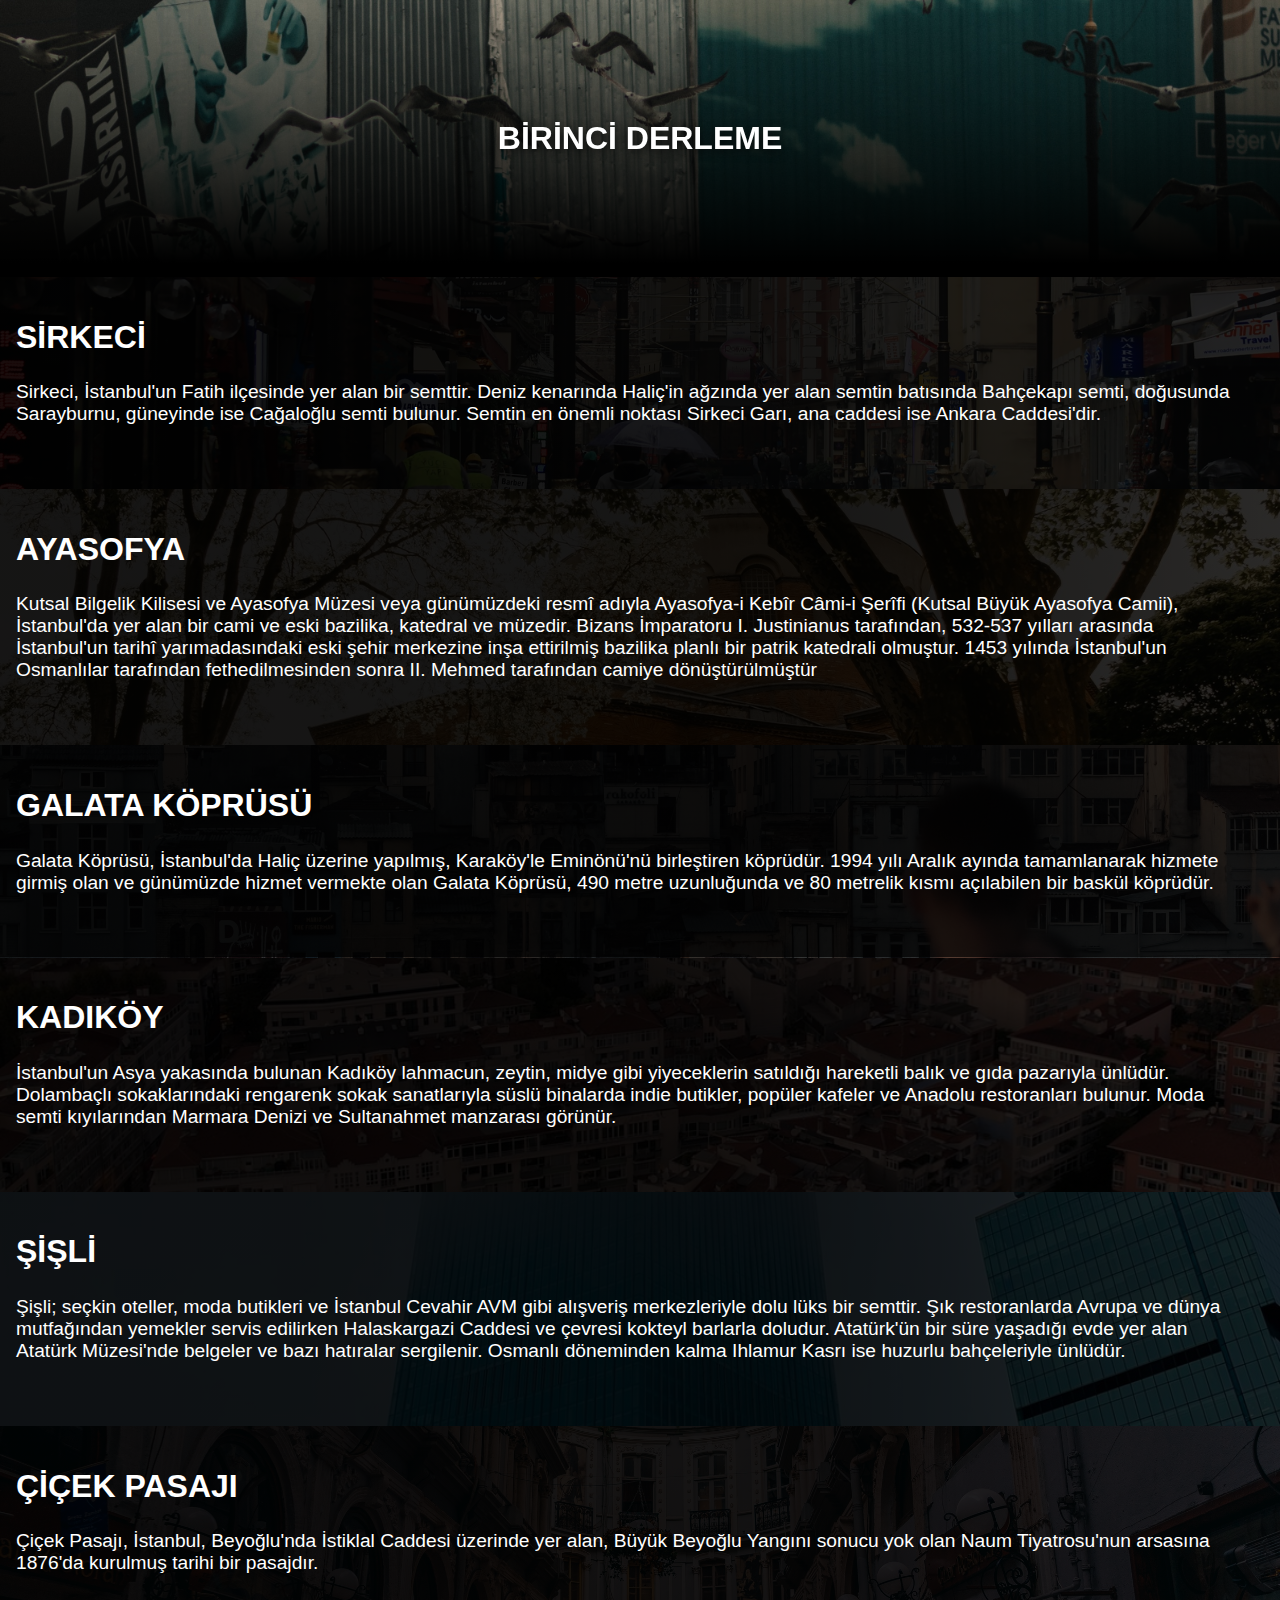
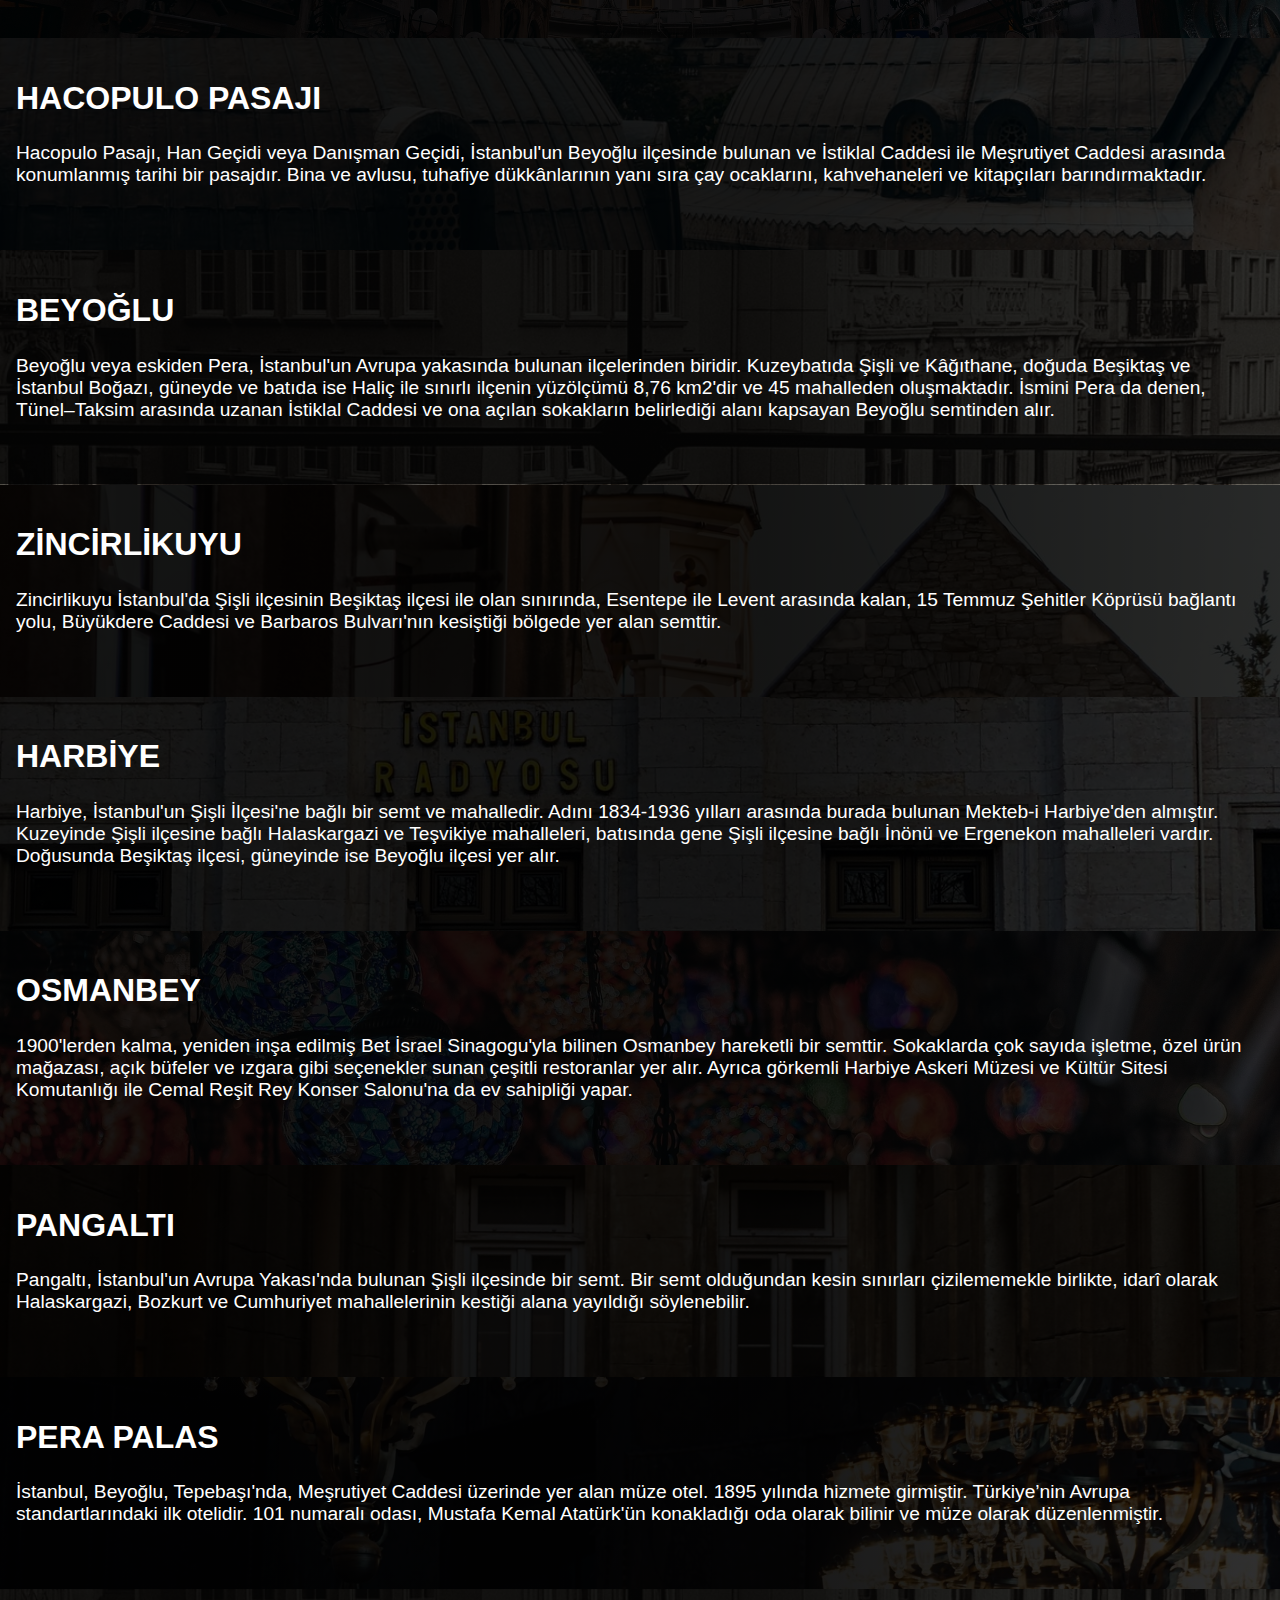
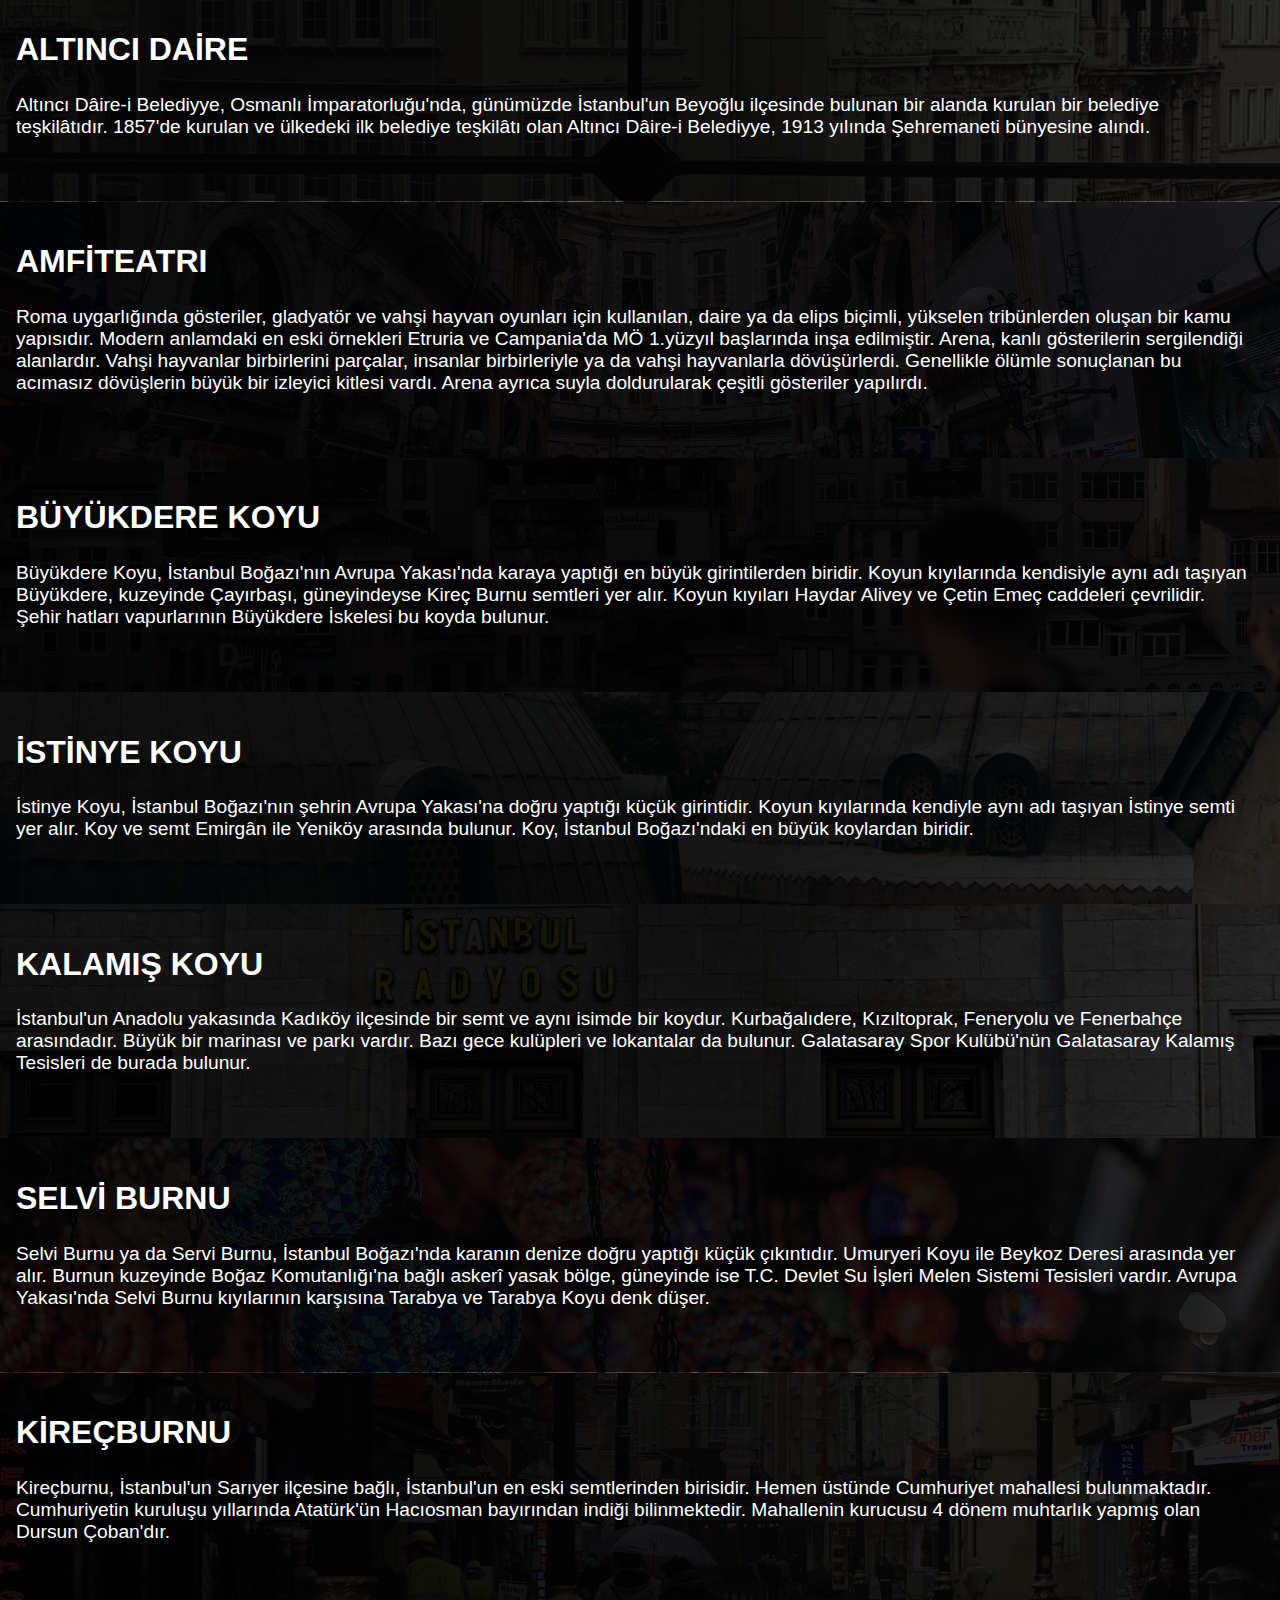
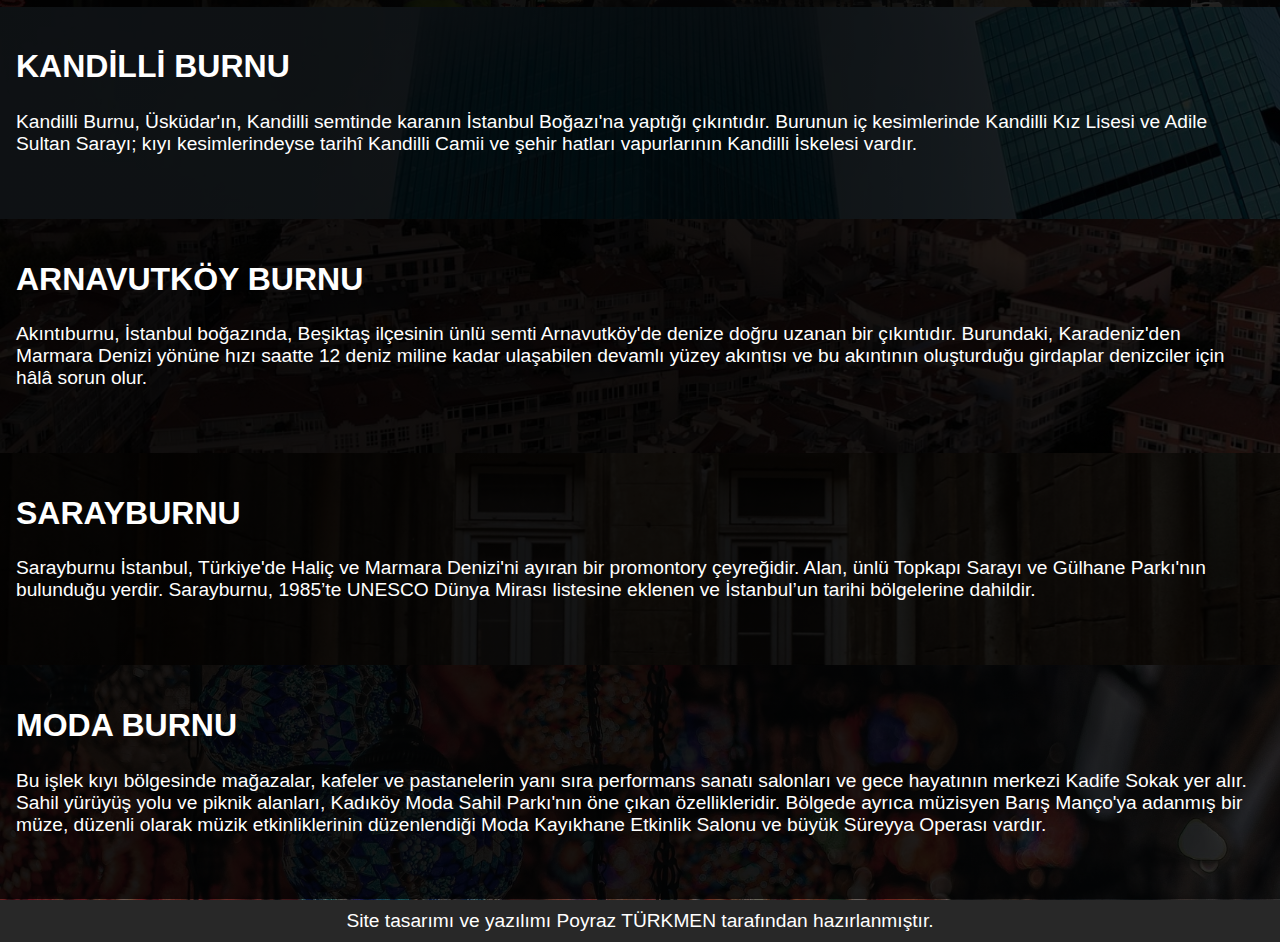
==== commit 23f80aa7: "added footer" ====
--- a/one.html
+++ b/one.html
@@ -18,7 +18,8 @@
 </head>
 
 <body>
-    <div class="hero" style="background-image: linear-gradient(0deg, rgba(0,0,0,1) 5%, rgba(0,0,0,0) 100%), url(images/dii_sectionimage_1.jpg);">
+    <div class="hero"
+        style="background-image: linear-gradient(0deg, rgba(0,0,0,1) 5%, rgba(0,0,0,0) 100%), url(images/dii_sectionimage_1.jpg);">
         <h1 class="hero-banner" style="text-align: center; font-size: xx-large">BİRİNCİ DERLEME</h1>
     </div>
     <div class="sections">
@@ -26,7 +27,10 @@
             style="background-image: linear-gradient(90deg, rgba(0,0,0,0.9) 60%, rgba(0,0,0,0.8) 100%), url(images/splash/sirkeci.jpg); padding-bottom: 4rem;">
             <div class="sections-section-text">
                 <h1>SİRKECİ</h1>
-                <h2 style="margin-bottom: 0rem;">Sirkeci, İstanbul'un Fatih ilçesinde yer alan bir semttir. Deniz kenarında Haliç'in ağzında yer alan semtin batısında Bahçekapı semti, doğusunda Sarayburnu, güneyinde ise Cağaloğlu semti bulunur. Semtin en önemli noktası Sirkeci Garı, ana caddesi ise Ankara Caddesi'dir.</h2>
+                <h2 style="margin-bottom: 0rem;">Sirkeci, İstanbul'un Fatih ilçesinde yer alan bir semttir. Deniz
+                    kenarında Haliç'in ağzında yer alan semtin batısında Bahçekapı semti, doğusunda Sarayburnu,
+                    güneyinde ise Cağaloğlu semti bulunur. Semtin en önemli noktası Sirkeci Garı, ana caddesi ise Ankara
+                    Caddesi'dir.</h2>
             </div>
         </section>
 
@@ -34,7 +38,12 @@
             style="background-image: linear-gradient(90deg, rgba(0,0,0,0.9) 60%, rgba(0,0,0,0.8) 100%), url(images/splash/ayasofya.jpg); padding-bottom: 4rem;">
             <div class="sections-section-text">
                 <h1>AYASOFYA</h1>
-                <h2 style="margin-bottom: 0rem;">Kutsal Bilgelik Kilisesi ve Ayasofya Müzesi veya günümüzdeki resmî adıyla Ayasofya-i Kebîr Câmi-i Şerîfi (Kutsal Büyük Ayasofya Camii), İstanbul'da yer alan bir cami ve eski bazilika, katedral ve müzedir. Bizans İmparatoru I. Justinianus tarafından, 532-537 yılları arasında İstanbul'un tarihî yarımadasındaki eski şehir merkezine inşa ettirilmiş bazilika planlı bir patrik katedrali olmuştur. 1453 yılında İstanbul'un Osmanlılar tarafından fethedilmesinden sonra II. Mehmed tarafından camiye dönüştürülmüştür</h2>
+                <h2 style="margin-bottom: 0rem;">Kutsal Bilgelik Kilisesi ve Ayasofya Müzesi veya günümüzdeki resmî
+                    adıyla Ayasofya-i Kebîr Câmi-i Şerîfi (Kutsal Büyük Ayasofya Camii), İstanbul'da yer alan bir cami
+                    ve eski bazilika, katedral ve müzedir. Bizans İmparatoru I. Justinianus tarafından, 532-537 yılları
+                    arasında İstanbul'un tarihî yarımadasındaki eski şehir merkezine inşa ettirilmiş bazilika planlı bir
+                    patrik katedrali olmuştur. 1453 yılında İstanbul'un Osmanlılar tarafından fethedilmesinden sonra II.
+                    Mehmed tarafından camiye dönüştürülmüştür</h2>
             </div>
         </section>
 
@@ -42,7 +51,10 @@
             style="background-image: linear-gradient(90deg, rgba(0,0,0,0.9) 60%, rgba(0,0,0,0.8) 100%), url(images/splash/galatakoprusu.jpg); padding-bottom: 4rem;">
             <div class="sections-section-text">
                 <h1>GALATA KÖPRÜSÜ</h1>
-                <h2 style="margin-bottom: 0rem;">Galata Köprüsü, İstanbul'da Haliç üzerine yapılmış, Karaköy'le Eminönü'nü birleştiren köprüdür. 1994 yılı Aralık ayında tamamlanarak hizmete girmiş olan ve günümüzde hizmet vermekte olan Galata Köprüsü, 490 metre uzunluğunda ve 80 metrelik kısmı açılabilen bir baskül köprüdür.</h2>
+                <h2 style="margin-bottom: 0rem;">Galata Köprüsü, İstanbul'da Haliç üzerine yapılmış, Karaköy'le
+                    Eminönü'nü birleştiren köprüdür. 1994 yılı Aralık ayında tamamlanarak hizmete girmiş olan ve
+                    günümüzde hizmet vermekte olan Galata Köprüsü, 490 metre uzunluğunda ve 80 metrelik kısmı açılabilen
+                    bir baskül köprüdür.</h2>
             </div>
         </section>
 
@@ -50,7 +62,10 @@
             style="background-image: linear-gradient(90deg, rgba(0,0,0,0.9) 60%, rgba(0,0,0,0.8) 100%), url(images/splash/kadıkoy.jpg); padding-bottom: 4rem;">
             <div class="sections-section-text">
                 <h1>KADIKÖY</h1>
-                <h2 style="margin-bottom: 0rem;">İstanbul'un Asya yakasında bulunan Kadıköy lahmacun, zeytin, midye gibi yiyeceklerin satıldığı hareketli balık ve gıda pazarıyla ünlüdür. Dolambaçlı sokaklarındaki rengarenk sokak sanatlarıyla süslü binalarda indie butikler, popüler kafeler ve Anadolu restoranları bulunur. Moda semti kıyılarından Marmara Denizi ve Sultanahmet manzarası görünür.</h2>
+                <h2 style="margin-bottom: 0rem;">İstanbul'un Asya yakasında bulunan Kadıköy lahmacun, zeytin, midye gibi
+                    yiyeceklerin satıldığı hareketli balık ve gıda pazarıyla ünlüdür. Dolambaçlı sokaklarındaki
+                    rengarenk sokak sanatlarıyla süslü binalarda indie butikler, popüler kafeler ve Anadolu restoranları
+                    bulunur. Moda semti kıyılarından Marmara Denizi ve Sultanahmet manzarası görünür.</h2>
             </div>
         </section>
 
@@ -58,7 +73,11 @@
             style="background-image: linear-gradient(90deg, rgba(0,0,0,0.9) 60%, rgba(0,0,0,0.8) 100%), url(images/splash/sisli.jpg); padding-bottom: 4rem;">
             <div class="sections-section-text">
                 <h1>ŞİŞLİ</h1>
-                <h2 style="margin-bottom: 0rem;">Şişli; seçkin oteller, moda butikleri ve İstanbul Cevahir AVM gibi alışveriş merkezleriyle dolu lüks bir semttir. Şık restoranlarda Avrupa ve dünya mutfağından yemekler servis edilirken Halaskargazi Caddesi ve çevresi kokteyl barlarla doludur. Atatürk'ün bir süre yaşadığı evde yer alan Atatürk Müzesi'nde belgeler ve bazı hatıralar sergilenir. Osmanlı döneminden kalma Ihlamur Kasrı ise huzurlu bahçeleriyle ünlüdür.</h2>
+                <h2 style="margin-bottom: 0rem;">Şişli; seçkin oteller, moda butikleri ve İstanbul Cevahir AVM gibi
+                    alışveriş merkezleriyle dolu lüks bir semttir. Şık restoranlarda Avrupa ve dünya mutfağından
+                    yemekler servis edilirken Halaskargazi Caddesi ve çevresi kokteyl barlarla doludur. Atatürk'ün bir
+                    süre yaşadığı evde yer alan Atatürk Müzesi'nde belgeler ve bazı hatıralar sergilenir. Osmanlı
+                    döneminden kalma Ihlamur Kasrı ise huzurlu bahçeleriyle ünlüdür.</h2>
             </div>
         </section>
 
@@ -66,7 +85,9 @@
             style="background-image: linear-gradient(90deg, rgba(0,0,0,0.9) 60%, rgba(0,0,0,0.8) 100%), url(images/splash/cicekpasajı.jpg); padding-bottom: 4rem;">
             <div class="sections-section-text">
                 <h1>ÇİÇEK PASAJI</h1>
-                <h2 style="margin-bottom: 0rem;">Çiçek Pasajı, İstanbul, Beyoğlu'nda İstiklal Caddesi üzerinde yer alan, Büyük Beyoğlu Yangını sonucu yok olan Naum Tiyatrosu'nun arsasına 1876'da kurulmuş tarihi bir pasajdır.</h2>
+                <h2 style="margin-bottom: 0rem;">Çiçek Pasajı, İstanbul, Beyoğlu'nda İstiklal Caddesi üzerinde yer alan,
+                    Büyük Beyoğlu Yangını sonucu yok olan Naum Tiyatrosu'nun arsasına 1876'da kurulmuş tarihi bir
+                    pasajdır.</h2>
             </div>
         </section>
 
@@ -74,7 +95,10 @@
             style="background-image: linear-gradient(90deg, rgba(0,0,0,0.9) 60%, rgba(0,0,0,0.8) 100%), url(images/splash/hacopulopasajı.jpg); padding-bottom: 4rem;">
             <div class="sections-section-text">
                 <h1>HACOPULO PASAJI</h1>
-                <h2 style="margin-bottom: 0rem;">Hacopulo Pasajı, Han Geçidi veya Danışman Geçidi, İstanbul'un Beyoğlu ilçesinde bulunan ve İstiklal Caddesi ile Meşrutiyet Caddesi arasında konumlanmış tarihi bir pasajdır. Bina ve avlusu, tuhafiye dükkânlarının yanı sıra çay ocaklarını, kahvehaneleri ve kitapçıları barındırmaktadır.</h2>
+                <h2 style="margin-bottom: 0rem;">Hacopulo Pasajı, Han Geçidi veya Danışman Geçidi, İstanbul'un Beyoğlu
+                    ilçesinde bulunan ve İstiklal Caddesi ile Meşrutiyet Caddesi arasında konumlanmış tarihi bir
+                    pasajdır. Bina ve avlusu, tuhafiye dükkânlarının yanı sıra çay ocaklarını, kahvehaneleri ve
+                    kitapçıları barındırmaktadır.</h2>
             </div>
         </section>
 
@@ -82,7 +106,11 @@
             style="background-image: linear-gradient(90deg, rgba(0,0,0,0.9) 60%, rgba(0,0,0,0.8) 100%), url(images/splash/beyoğlu.jpg); padding-bottom: 4rem;">
             <div class="sections-section-text">
                 <h1>BEYOĞLU</h1>
-                <h2 style="margin-bottom: 0rem;">Beyoğlu veya eskiden Pera, İstanbul'un Avrupa yakasında bulunan ilçelerinden biridir. Kuzeybatıda Şişli ve Kâğıthane, doğuda Beşiktaş ve İstanbul Boğazı, güneyde ve batıda ise Haliç ile sınırlı ilçenin yüzölçümü 8,76 km2'dir ve 45 mahalleden oluşmaktadır. İsmini Pera da denen, Tünel–Taksim arasında uzanan İstiklal Caddesi ve ona açılan sokakların belirlediği alanı kapsayan Beyoğlu semtinden alır. </h2>
+                <h2 style="margin-bottom: 0rem;">Beyoğlu veya eskiden Pera, İstanbul'un Avrupa yakasında bulunan
+                    ilçelerinden biridir. Kuzeybatıda Şişli ve Kâğıthane, doğuda Beşiktaş ve İstanbul Boğazı, güneyde ve
+                    batıda ise Haliç ile sınırlı ilçenin yüzölçümü 8,76 km2'dir ve 45 mahalleden oluşmaktadır. İsmini
+                    Pera da denen, Tünel–Taksim arasında uzanan İstiklal Caddesi ve ona açılan sokakların belirlediği
+                    alanı kapsayan Beyoğlu semtinden alır. </h2>
             </div>
         </section>
 
@@ -90,7 +118,9 @@
             style="background-image: linear-gradient(90deg, rgba(0,0,0,0.9) 60%, rgba(0,0,0,0.8) 100%), url(images/splash/zincirlikuyu.jpg); padding-bottom: 4rem;">
             <div class="sections-section-text">
                 <h1>ZİNCİRLİKUYU</h1>
-                <h2 style="margin-bottom: 0rem;">Zincirlikuyu İstanbul'da Şişli ilçesinin Beşiktaş ilçesi ile olan sınırında, Esentepe ile Levent arasında kalan, 15 Temmuz Şehitler Köprüsü bağlantı yolu, Büyükdere Caddesi ve Barbaros Bulvarı'nın kesiştiği bölgede yer alan semttir.</h2>
+                <h2 style="margin-bottom: 0rem;">Zincirlikuyu İstanbul'da Şişli ilçesinin Beşiktaş ilçesi ile olan
+                    sınırında, Esentepe ile Levent arasında kalan, 15 Temmuz Şehitler Köprüsü bağlantı yolu, Büyükdere
+                    Caddesi ve Barbaros Bulvarı'nın kesiştiği bölgede yer alan semttir.</h2>
             </div>
         </section>
 
@@ -99,7 +129,11 @@
             <div class="sections-secti
             on-text">
                 <h1>HARBİYE</h1>
-                <h2 style="margin-bottom: 0rem;">Harbiye, İstanbul'un Şişli İlçesi'ne bağlı bir semt ve mahalledir. Adını 1834-1936 yılları arasında burada bulunan Mekteb-i Harbiye'den almıştır. Kuzeyinde Şişli ilçesine bağlı Halaskargazi ve Teşvikiye mahalleleri, batısında gene Şişli ilçesine bağlı İnönü ve Ergenekon mahalleleri vardır. Doğusunda Beşiktaş ilçesi, güneyinde ise Beyoğlu ilçesi yer alır. </h2>
+                <h2 style="margin-bottom: 0rem;">Harbiye, İstanbul'un Şişli İlçesi'ne bağlı bir semt ve mahalledir.
+                    Adını 1834-1936 yılları arasında burada bulunan Mekteb-i Harbiye'den almıştır. Kuzeyinde Şişli
+                    ilçesine bağlı Halaskargazi ve Teşvikiye mahalleleri, batısında gene Şişli ilçesine bağlı İnönü ve
+                    Ergenekon mahalleleri vardır. Doğusunda Beşiktaş ilçesi, güneyinde ise Beyoğlu ilçesi yer alır.
+                </h2>
             </div>
         </section>
 
@@ -107,7 +141,10 @@
             style="background-image: linear-gradient(90deg, rgba(0,0,0,0.9) 60%, rgba(0,0,0,0.8) 100%), url(images/splash/osmanbey.jpg); padding-bottom: 4rem;">
             <div class="sections-section-text">
                 <h1>OSMANBEY</h1>
-                <h2 style="margin-bottom: 0rem;">1900'lerden kalma, yeniden inşa edilmiş Bet İsrael Sinagogu'yla bilinen Osmanbey hareketli bir semttir. Sokaklarda çok sayıda işletme, özel ürün mağazası, açık büfeler ve ızgara gibi seçenekler sunan çeşitli restoranlar yer alır. Ayrıca görkemli Harbiye Askeri Müzesi ve Kültür Sitesi Komutanlığı ile Cemal Reşit Rey Konser Salonu'na da ev sahipliği yapar. </h2>
+                <h2 style="margin-bottom: 0rem;">1900'lerden kalma, yeniden inşa edilmiş Bet İsrael Sinagogu'yla bilinen
+                    Osmanbey hareketli bir semttir. Sokaklarda çok sayıda işletme, özel ürün mağazası, açık büfeler ve
+                    ızgara gibi seçenekler sunan çeşitli restoranlar yer alır. Ayrıca görkemli Harbiye Askeri Müzesi ve
+                    Kültür Sitesi Komutanlığı ile Cemal Reşit Rey Konser Salonu'na da ev sahipliği yapar. </h2>
             </div>
         </section>
 
@@ -115,7 +152,9 @@
             style="background-image: linear-gradient(90deg, rgba(0,0,0,0.9) 60%, rgba(0,0,0,0.8) 100%), url(images/splash/pangalti.jpg); padding-bottom: 4rem;">
             <div class="sections-section-text">
                 <h1>PANGALTI</h1>
-                <h2 style="margin-bottom: 0rem;">Pangaltı, İstanbul'un Avrupa Yakası'nda bulunan Şişli ilçesinde bir semt. Bir semt olduğundan kesin sınırları çizilememekle birlikte, idarî olarak Halaskargazi, Bozkurt ve Cumhuriyet mahallelerinin kestiği alana yayıldığı söylenebilir.</h2>
+                <h2 style="margin-bottom: 0rem;">Pangaltı, İstanbul'un Avrupa Yakası'nda bulunan Şişli ilçesinde bir
+                    semt. Bir semt olduğundan kesin sınırları çizilememekle birlikte, idarî olarak Halaskargazi, Bozkurt
+                    ve Cumhuriyet mahallelerinin kestiği alana yayıldığı söylenebilir.</h2>
             </div>
         </section>
 
@@ -123,7 +162,10 @@
             style="background-image: linear-gradient(90deg, rgba(0,0,0,0.9) 60%, rgba(0,0,0,0.8) 100%), url(images/splash/perapalas.jpg); padding-bottom: 4rem;">
             <div class="sections-section-text">
                 <h1>PERA PALAS</h1>
-                <h2 style="margin-bottom: 0rem;">İstanbul, Beyoğlu, Tepebaşı'nda, Meşrutiyet Caddesi üzerinde yer alan müze otel. 1895 yılında hizmete girmiştir. Türkiye’nin Avrupa standartlarındaki ilk otelidir. 101 numaralı odası, Mustafa Kemal Atatürk'ün konakladığı oda olarak bilinir ve müze olarak düzenlenmiştir.</h2>
+                <h2 style="margin-bottom: 0rem;">İstanbul, Beyoğlu, Tepebaşı'nda, Meşrutiyet Caddesi üzerinde yer alan
+                    müze otel. 1895 yılında hizmete girmiştir. Türkiye’nin Avrupa standartlarındaki ilk otelidir. 101
+                    numaralı odası, Mustafa Kemal Atatürk'ün konakladığı oda olarak bilinir ve müze olarak
+                    düzenlenmiştir.</h2>
             </div>
         </section>
 
@@ -131,7 +173,10 @@
             style="background-image: linear-gradient(90deg, rgba(0,0,0,0.9) 60%, rgba(0,0,0,0.8) 100%), url(images/splash/beyoğlu.jpg); padding-bottom: 4rem;">
             <div class="sections-section-text">
                 <h1>ALTINCI DAİRE</h1>
-                <h2 style="margin-bottom: 0rem;">Altıncı Dâire-i Belediyye, Osmanlı İmparatorluğu'nda, günümüzde İstanbul'un Beyoğlu ilçesinde bulunan bir alanda kurulan bir belediye teşkilâtıdır. 1857'de kurulan ve ülkedeki ilk belediye teşkilâtı olan Altıncı Dâire-i Belediyye, 1913 yılında Şehremaneti bünyesine alındı. </h2>
+                <h2 style="margin-bottom: 0rem;">Altıncı Dâire-i Belediyye, Osmanlı İmparatorluğu'nda, günümüzde
+                    İstanbul'un Beyoğlu ilçesinde bulunan bir alanda kurulan bir belediye teşkilâtıdır. 1857'de kurulan
+                    ve ülkedeki ilk belediye teşkilâtı olan Altıncı Dâire-i Belediyye, 1913 yılında Şehremaneti
+                    bünyesine alındı. </h2>
             </div>
         </section>
 
@@ -139,7 +184,13 @@
             style="background-image: linear-gradient(90deg, rgba(0,0,0,0.9) 60%, rgba(0,0,0,0.8) 100%), url(images/splash/cicekpasajı.jpg); padding-bottom: 4rem;">
             <div class="sections-section-text">
                 <h1>AMFİTEATRI</h1>
-                <h2 style="margin-bottom: 0rem;">Roma uygarlığında gösteriler, gladyatör ve vahşi hayvan oyunları için kullanılan, daire ya da elips biçimli, yükselen tribünlerden oluşan bir kamu yapısıdır. Modern anlamdaki en eski örnekleri Etruria ve Campania'da MÖ 1.yüzyıl başlarında inşa edilmiştir. Arena, kanlı gösterilerin sergilendiği alanlardır. Vahşi hayvanlar birbirlerini parçalar, insanlar birbirleriyle ya da vahşi hayvanlarla dövüşürlerdi. Genellikle ölümle sonuçlanan bu acımasız dövüşlerin büyük bir izleyici kitlesi vardı. Arena ayrıca suyla doldurularak çeşitli gösteriler yapılırdı.</h2>
+                <h2 style="margin-bottom: 0rem;">Roma uygarlığında gösteriler, gladyatör ve vahşi hayvan oyunları için
+                    kullanılan, daire ya da elips biçimli, yükselen tribünlerden oluşan bir kamu yapısıdır. Modern
+                    anlamdaki en eski örnekleri Etruria ve Campania'da MÖ 1.yüzyıl başlarında inşa edilmiştir. Arena,
+                    kanlı gösterilerin sergilendiği alanlardır. Vahşi hayvanlar birbirlerini parçalar, insanlar
+                    birbirleriyle ya da vahşi hayvanlarla dövüşürlerdi. Genellikle ölümle sonuçlanan bu acımasız
+                    dövüşlerin büyük bir izleyici kitlesi vardı. Arena ayrıca suyla doldurularak çeşitli gösteriler
+                    yapılırdı.</h2>
             </div>
         </section>
 
@@ -147,7 +198,10 @@
             style="background-image: linear-gradient(90deg, rgba(0,0,0,0.9) 60%, rgba(0,0,0,0.8) 100%), url(images/splash/galatakoprusu.jpg); padding-bottom: 4rem;">
             <div class="sections-section-text">
                 <h1>BÜYÜKDERE KOYU</h1>
-                <h2 style="margin-bottom: 0rem;">Büyükdere Koyu, İstanbul Boğazı'nın Avrupa Yakası'nda karaya yaptığı en büyük girintilerden biridir. Koyun kıyılarında kendisiyle aynı adı taşıyan Büyükdere, kuzeyinde Çayırbaşı, güneyindeyse Kireç Burnu semtleri yer alır. Koyun kıyıları Haydar Alivey ve Çetin Emeç caddeleri çevrilidir. Şehir hatları vapurlarının Büyükdere İskelesi bu koyda bulunur. </h2>
+                <h2 style="margin-bottom: 0rem;">Büyükdere Koyu, İstanbul Boğazı'nın Avrupa Yakası'nda karaya yaptığı en
+                    büyük girintilerden biridir. Koyun kıyılarında kendisiyle aynı adı taşıyan Büyükdere, kuzeyinde
+                    Çayırbaşı, güneyindeyse Kireç Burnu semtleri yer alır. Koyun kıyıları Haydar Alivey ve Çetin Emeç
+                    caddeleri çevrilidir. Şehir hatları vapurlarının Büyükdere İskelesi bu koyda bulunur. </h2>
             </div>
         </section>
 
@@ -155,7 +209,9 @@
             style="background-image: linear-gradient(90deg, rgba(0,0,0,0.9) 60%, rgba(0,0,0,0.8) 100%), url(images/splash/hacopulopasajı.jpg); padding-bottom: 4rem;">
             <div class="sections-section-text">
                 <h1>İSTİNYE KOYU</h1>
-                <h2 style="margin-bottom: 0rem;">İstinye Koyu, İstanbul Boğazı'nın şehrin Avrupa Yakası'na doğru yaptığı küçük girintidir. Koyun kıyılarında kendiyle aynı adı taşıyan İstinye semti yer alır. Koy ve semt Emirgân ile Yeniköy arasında bulunur. Koy, İstanbul Boğazı'ndaki en büyük koylardan biridir. </h2>
+                <h2 style="margin-bottom: 0rem;">İstinye Koyu, İstanbul Boğazı'nın şehrin Avrupa Yakası'na doğru yaptığı
+                    küçük girintidir. Koyun kıyılarında kendiyle aynı adı taşıyan İstinye semti yer alır. Koy ve semt
+                    Emirgân ile Yeniköy arasında bulunur. Koy, İstanbul Boğazı'ndaki en büyük koylardan biridir. </h2>
             </div>
         </section>
 
@@ -163,7 +219,10 @@
             style="background-image: linear-gradient(90deg, rgba(0,0,0,0.9) 60%, rgba(0,0,0,0.8) 100%), url(images/splash/harbiye.jpg); padding-bottom: 4rem;">
             <div class="sections-section-text">
                 <h1>KALAMIŞ KOYU</h1>
-                <h2 style="margin-bottom: 0rem;">İstanbul'un Anadolu yakasında Kadıköy ilçesinde bir semt ve aynı isimde bir koydur. Kurbağalıdere, Kızıltoprak, Feneryolu ve Fenerbahçe arasındadır. Büyük bir marinası ve parkı vardır. Bazı gece kulüpleri ve lokantalar da bulunur. Galatasaray Spor Kulübü'nün Galatasaray Kalamış Tesisleri de burada bulunur. </h2>
+                <h2 style="margin-bottom: 0rem;">İstanbul'un Anadolu yakasında Kadıköy ilçesinde bir semt ve aynı isimde
+                    bir koydur. Kurbağalıdere, Kızıltoprak, Feneryolu ve Fenerbahçe arasındadır. Büyük bir marinası ve
+                    parkı vardır. Bazı gece kulüpleri ve lokantalar da bulunur. Galatasaray Spor Kulübü'nün Galatasaray
+                    Kalamış Tesisleri de burada bulunur. </h2>
             </div>
         </section>
 
@@ -171,7 +230,11 @@
             style="background-image: linear-gradient(90deg, rgba(0,0,0,0.9) 60%, rgba(0,0,0,0.8) 100%), url(images/splash/osmanbey.jpg); padding-bottom: 4rem;">
             <div class="sections-section-text">
                 <h1>SELVİ BURNU</h1>
-                <h2 style="margin-bottom: 0rem;">Selvi Burnu ya da Servi Burnu, İstanbul Boğazı'nda karanın denize doğru yaptığı küçük çıkıntıdır. Umuryeri Koyu ile Beykoz Deresi arasında yer alır. Burnun kuzeyinde Boğaz Komutanlığı'na bağlı askerî yasak bölge, güneyinde ise T.C. Devlet Su İşleri Melen Sistemi Tesisleri vardır. Avrupa Yakası'nda Selvi Burnu kıyılarının karşısına Tarabya ve Tarabya Koyu denk düşer. </h2>
+                <h2 style="margin-bottom: 0rem;">Selvi Burnu ya da Servi Burnu, İstanbul Boğazı'nda karanın denize doğru
+                    yaptığı küçük çıkıntıdır. Umuryeri Koyu ile Beykoz Deresi arasında yer alır. Burnun kuzeyinde Boğaz
+                    Komutanlığı'na bağlı askerî yasak bölge, güneyinde ise T.C. Devlet Su İşleri Melen Sistemi Tesisleri
+                    vardır. Avrupa Yakası'nda Selvi Burnu kıyılarının karşısına Tarabya ve Tarabya Koyu denk düşer.
+                </h2>
             </div>
         </section>
 
@@ -180,7 +243,10 @@
             style="background-image: linear-gradient(90deg, rgba(0,0,0,0.9) 60%, rgba(0,0,0,0.8) 100%), url(images/splash/sirkeci.jpg); padding-bottom: 4rem;">
             <div class="sections-section-text">
                 <h1>KİREÇBURNU</h1>
-                <h2 style="margin-bottom: 0rem;">Kireçburnu, İstanbul'un Sarıyer ilçesine bağlı, İstanbul'un en eski semtlerinden birisidir. Hemen üstünde Cumhuriyet mahallesi bulunmaktadır. Cumhuriyetin kuruluşu yıllarında Atatürk'ün Hacıosman bayırından indiği bilinmektedir. Mahallenin kurucusu 4 dönem muhtarlık yapmış olan Dursun Çoban'dır. </h2>
+                <h2 style="margin-bottom: 0rem;">Kireçburnu, İstanbul'un Sarıyer ilçesine bağlı, İstanbul'un en eski
+                    semtlerinden birisidir. Hemen üstünde Cumhuriyet mahallesi bulunmaktadır. Cumhuriyetin kuruluşu
+                    yıllarında Atatürk'ün Hacıosman bayırından indiği bilinmektedir. Mahallenin kurucusu 4 dönem
+                    muhtarlık yapmış olan Dursun Çoban'dır. </h2>
             </div>
         </section>
 
@@ -188,7 +254,10 @@
             style="background-image: linear-gradient(90deg, rgba(0,0,0,0.9) 60%, rgba(0,0,0,0.8) 100%), url(images/splash/sisli.jpg); padding-bottom: 4rem;">
             <div class="sections-section-text">
                 <h1>KANDİLLİ BURNU</h1>
-                <h2 style="margin-bottom: 0rem;">Kandilli Burnu, Üsküdar'ın, Kandilli semtinde karanın İstanbul Boğazı'na yaptığı çıkıntıdır. Burunun iç kesimlerinde Kandilli Kız Lisesi ve Adile Sultan Sarayı; kıyı kesimlerindeyse tarihî Kandilli Camii ve şehir hatları vapurlarının Kandilli İskelesi vardır. </h2>
+                <h2 style="margin-bottom: 0rem;">Kandilli Burnu, Üsküdar'ın, Kandilli semtinde karanın İstanbul
+                    Boğazı'na yaptığı çıkıntıdır. Burunun iç kesimlerinde Kandilli Kız Lisesi ve Adile Sultan Sarayı;
+                    kıyı kesimlerindeyse tarihî Kandilli Camii ve şehir hatları vapurlarının Kandilli İskelesi vardır.
+                </h2>
             </div>
         </section>
 
@@ -196,7 +265,10 @@
             style="background-image: linear-gradient(90deg, rgba(0,0,0,0.9) 60%, rgba(0,0,0,0.8) 100%), url(images/splash/kadıkoy.jpg); padding-bottom: 4rem;">
             <div class="sections-section-text">
                 <h1>ARNAVUTKÖY BURNU</h1>
-                <h2 style="margin-bottom: 0rem;">Akıntıburnu, İstanbul boğazında, Beşiktaş ilçesinin ünlü semti Arnavutköy'de denize doğru uzanan bir çıkıntıdır. Burundaki, Karadeniz'den Marmara Denizi yönüne hızı saatte 12 deniz miline kadar ulaşabilen devamlı yüzey akıntısı ve bu akıntının oluşturduğu girdaplar denizciler için hâlâ sorun olur. </h2>
+                <h2 style="margin-bottom: 0rem;">Akıntıburnu, İstanbul boğazında, Beşiktaş ilçesinin ünlü semti
+                    Arnavutköy'de denize doğru uzanan bir çıkıntıdır. Burundaki, Karadeniz'den Marmara Denizi yönüne
+                    hızı saatte 12 deniz miline kadar ulaşabilen devamlı yüzey akıntısı ve bu akıntının oluşturduğu
+                    girdaplar denizciler için hâlâ sorun olur. </h2>
             </div>
         </section>
 
@@ -204,7 +276,9 @@
             style="background-image: linear-gradient(90deg, rgba(0,0,0,0.9) 60%, rgba(0,0,0,0.8) 100%), url(images/splash/pangalti.jpg); padding-bottom: 4rem;">
             <div class="sections-section-text">
                 <h1>SARAYBURNU</h1>
-                <h2 style="margin-bottom: 0rem;">Sarayburnu İstanbul, Türkiye'de Haliç ve Marmara Denizi'ni ayıran bir promontory çeyreğidir. Alan, ünlü Topkapı Sarayı ve Gülhane Parkı'nın bulunduğu yerdir. Sarayburnu, 1985’te UNESCO Dünya Mirası listesine eklenen ve İstanbul’un tarihi bölgelerine dahildir.</h2>
+                <h2 style="margin-bottom: 0rem;">Sarayburnu İstanbul, Türkiye'de Haliç ve Marmara Denizi'ni ayıran bir
+                    promontory çeyreğidir. Alan, ünlü Topkapı Sarayı ve Gülhane Parkı'nın bulunduğu yerdir. Sarayburnu,
+                    1985’te UNESCO Dünya Mirası listesine eklenen ve İstanbul’un tarihi bölgelerine dahildir.</h2>
             </div>
         </section>
 
@@ -212,10 +286,19 @@
             style="background-image: linear-gradient(90deg, rgba(0,0,0,0.9) 60%, rgba(0,0,0,0.8) 100%), url(images/splash/osmanbey.jpg); padding-bottom: 4rem;">
             <div class="sections-section-text">
                 <h1>MODA BURNU</h1>
-                <h2 style="margin-bottom: 0rem;">Bu işlek kıyı bölgesinde mağazalar, kafeler ve pastanelerin yanı sıra performans sanatı salonları ve gece hayatının merkezi Kadife Sokak yer alır. Sahil yürüyüş yolu ve piknik alanları, Kadıköy Moda Sahil Parkı'nın öne çıkan özellikleridir. Bölgede ayrıca müzisyen Barış Manço'ya adanmış bir müze, düzenli olarak müzik etkinliklerinin düzenlendiği Moda Kayıkhane Etkinlik Salonu ve büyük Süreyya Operası vardır. </h2>
+                <h2 style="margin-bottom: 0rem;">Bu işlek kıyı bölgesinde mağazalar, kafeler ve pastanelerin yanı sıra
+                    performans sanatı salonları ve gece hayatının merkezi Kadife Sokak yer alır. Sahil yürüyüş yolu ve
+                    piknik alanları, Kadıköy Moda Sahil Parkı'nın öne çıkan özellikleridir. Bölgede ayrıca müzisyen
+                    Barış Manço'ya adanmış bir müze, düzenli olarak müzik etkinliklerinin düzenlendiği Moda Kayıkhane
+                    Etkinlik Salonu ve büyük Süreyya Operası vardır. </h2>
             </div>
         </section>
     </div>
+
+    <footer style="background-color: rgb(40, 40, 40)">
+        <p style="color: white; text-align: center; margin: 10px; font-size: larger;">Site tasarımı ve yazılımı
+            Poyraz TÜRKMEN tarafından hazırlanmıştır.</p>
+    </footer>
 </body>
 
 </html>--- a/style.css
+++ b/style.css
@@ -24,7 +24,9 @@
     margin-block: 0.8em;
 }
 
-a:link, a:visited, a:active {
+a:link,
+a:visited,
+a:active {
     color: white;
     text-decoration: none;
     font-weight: bold;
@@ -32,15 +34,15 @@
     padding: 10px;
     border: 2px;
     border-color: white;
-    border-style:solid;
+    border-style: solid;
 }
 
 .hero {
-    background-image: linear-gradient(0deg, rgba(0,0,0,1) 5%, rgba(0,0,0,0) 100%), url(images/dii_image.jpg);
+    background-image: linear-gradient(0deg, rgba(0, 0, 0, 1) 5%, rgba(0, 0, 0, 0) 100%), url(images/dii_image.jpg);
     background-position: 50%;
     background-size: cover;
     padding-block: clamp(6.75rem, 6.49rem + 1.3vw, 7.5rem);
-    padding-inline: calc((100% - min(50rem,93%)) / 2);
+    padding-inline: calc((100% - min(50rem, 93%)) / 2);
     place-items: center;
 }
 
